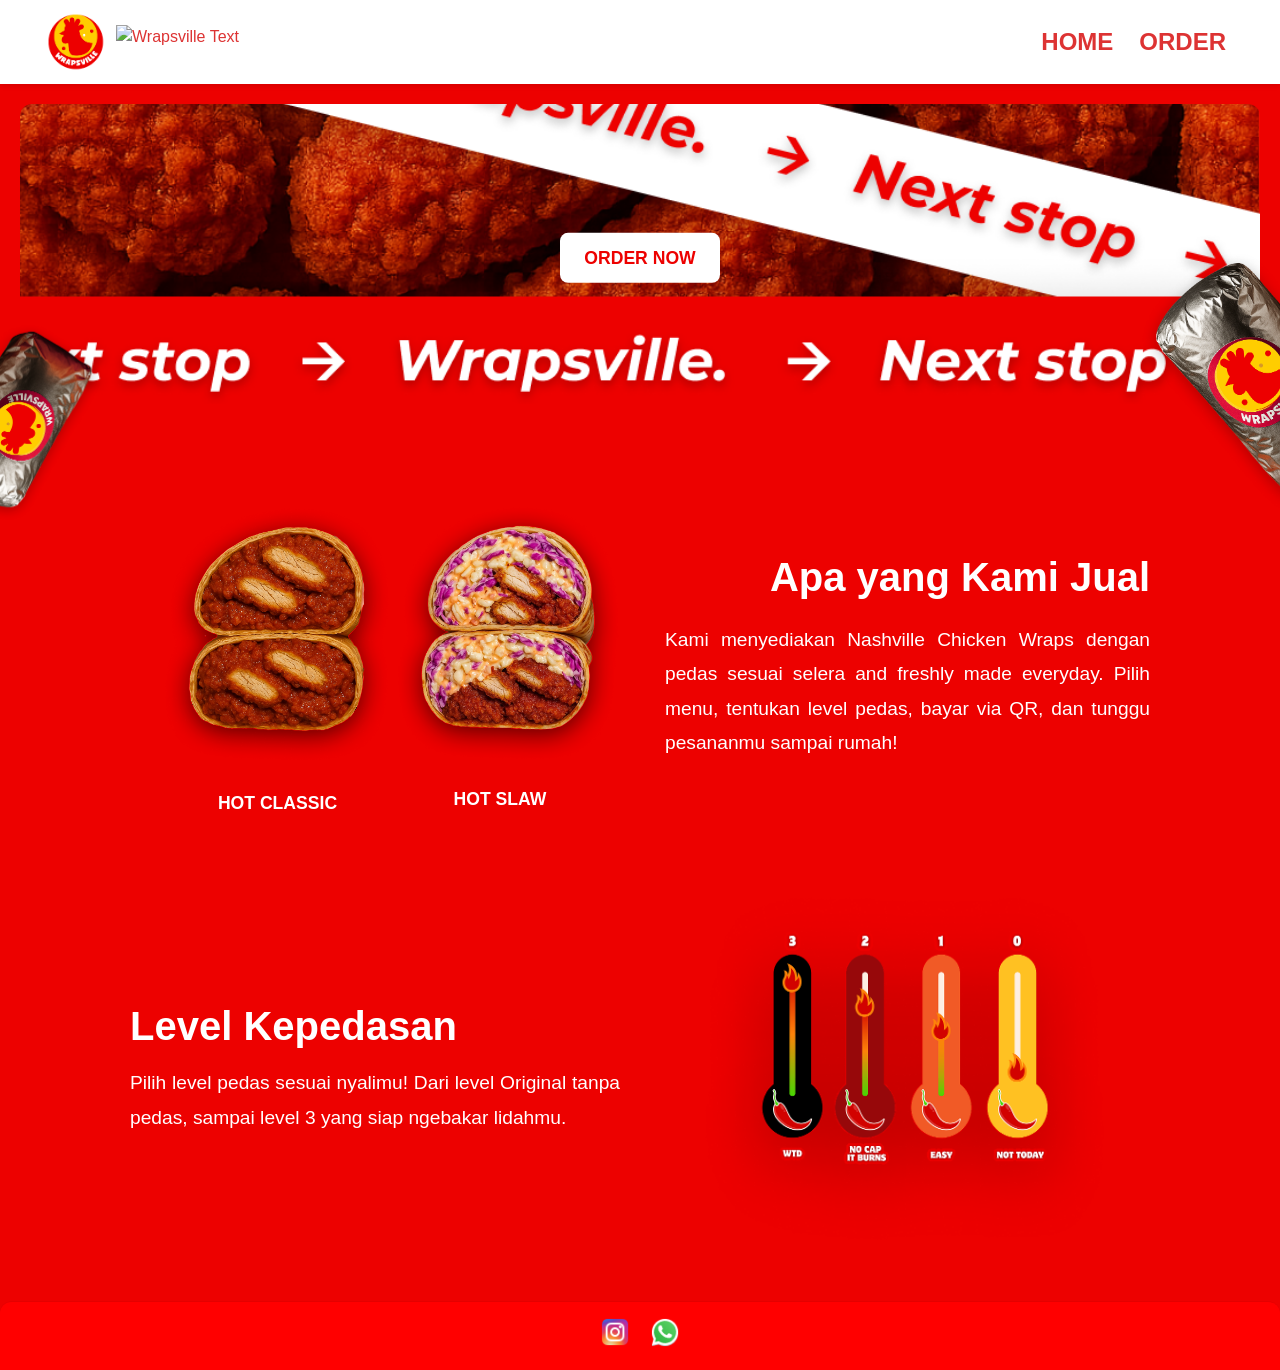
==== index.html @ 9c4afdb8 "Initial Commit" ====
<!DOCTYPE html>
<html lang="id">
<head>
  <meta charset="UTF-8">
  <meta name="viewport" content="width=device-width, initial-scale=1.0">
  <title>Wrapsville - Nashville Chicken Wraps</title>
  <link rel="stylesheet" href="css/style.css">
</head>
<body>

  <!-- Navbar -->
<header class="navbar">
  <div class="container">
    <div class="logo-wrapper">
      <img src="images/logowrapsville.png" alt="Wrapsville Logo" class="logo">
      <img src="images/wrapsville.png" alt="Wrapsville Text" class="logo-text">
    </div>
    <nav>
      <ul>
        <li><a href="index.html">HOME</a></li>
        <li><a href="order.html">ORDER</a></li>
      </ul>
    </nav>
  </div>
</header>

  <!-- Main Content -->
<main>
  <section class="hero">
    <img src="images/bagroundwraps.png" alt="Wrapsville Hero Image" class="hero-img">
    <div class="hero-text">
      <!-- Ganti h1 dengan gambar -->
      <a href="order.html" class="btn-order">ORDER NOW</a>
    </div>
  </section>

<section class="about">
  <div class="about-image">
    <div class="menu-item">
      <img src="images/hc.png" alt="Hot Classic">
      <h3>HOT CLASSIC</h3>
    </div>
    <div class="menu-item">
      <img src="images/hs.png" alt="Hot Slaw">
      <h3>HOT SLAW</h3>
    </div>
  </div>

  <div class="about-text">
    <h2>Apa yang Kami Jual</h2>
    <p>
      Kami menyediakan Nashville Chicken Wraps dengan pedas sesuai selera and freshly made everyday. 
      Pilih menu, tentukan level pedas, bayar via QR, dan tunggu pesananmu sampai rumah!
    </p>
  </div>
</section>

<section class="level">
  <div class="level-text">
    <h2>Level Kepedasan</h2>
    <p>
      Pilih level pedas sesuai nyalimu! Dari level Original tanpa pedas,
      sampai level 3 yang siap ngebakar lidahmu.
    </p>
  </div>
  <div class="level-image">
    <img src="images/levels.png" alt="Tingkat Kepedasan Wrapsville" />
  </div>
</section>

</main> 

<!-- 🪄 Floating images dipindah ke sini -->
<div class="floating-wraps">
  <img src="images/lefthero.png" alt="Wrap Left" class="wrap-image left">
  <img src="images/righthero.png" alt="Wrap Right" class="wrap-image right">
</div>

<footer>
  <section class="contact">
    <a href="https://www.instagram.com/wrapsville" target="_blank">
      <img src="images/instagram.png" alt="Instagram" class="social-icon">
    </a>
    <a href="https://wa.me/6281391080319" target="_blank">
      <img src="images/whatsapp.png" alt="WhatsApp" class="social-icon">
    </a>
  </section>
</footer>

   <script src="js/script.js"></script>
</body>
</html>
---- css/style.css ----
@font-face {
  font-family: 'beautifreak';
  src: url('../fonts/beautifreak.otf') format('opentype');
  font-weight: normal;
  font-style: normal;
}

* {
  margin: 0;
  padding: 0;
  box-sizing: border-box;
}

body {
  font-family: 'Poppins', sans-serif;
  background-color: #ed0100; 
  color: #fff;
  line-height: 1.5;
}

/* ===== Navbar ===== */
.navbar {
  background-color: #fff;
  color: #d33;
  padding: 12px 16px;
  position: sticky;
  top: 0;
  z-index: 100;
  box-shadow: 0 2px 5px rgba(0,0,0,0.1);
}

.navbar .container {
  display: flex;
  justify-content: space-between;
  align-items: center;
}

/* Bungkus logo + tulisan */
.logo-wrapper {
  display: flex;
  align-items: center;
  gap: 10px;
}

.navbar .logo {
  height: 50px;
}

.navbar .logo-text {
  height: 25px;
}

.navbar nav ul {
  list-style: none;
  display: flex;
  gap: 3px;
}

.navbar nav ul li a {
  text-decoration: none;
  color: #d33;
  font-weight: bold;
  padding: 1px 5px;
  border-radius: 6px;
  transition: background 0.3s;
}

.navbar nav ul li a:hover {
  background-color: #f2f2f2;
}

/* ===== Tweak Responsive Navbar (letakkan setelah definisi di atas) ===== */
@media (min-width: 769px) {
  .logo-wrapper { margin-left: 30px; }
  .navbar .logo { height: 60px; }
  .navbar .logo-text { height: 35px; }
  .navbar nav ul { margin-right: 30px; gap: 10px; }
  .navbar nav ul li a { font-size: 1.5rem; padding: 3px 8px; }
}

@media (max-width: 768px) {
  .navbar nav ul { justify-content: flex-start; gap: 3px; }
  .navbar nav ul li a { font-size: 1rem; padding: 2px 6px; }
  .navbar .logo { height: 45px; }
  .navbar .logo-text { height: 22px; }
}


/* Hero Section */
.hero {
  position: relative;
  text-align: center;
  padding: 20px;
}

.hero-img {
  width: 100%;
  max-height: 300px;
  object-fit: cover;
  border-radius: 12px;
}

.hero-text {
  position: absolute;
  top: 50%;
  left: 50%;
  transform: translate(-50%, -50%);
  color: #fff;
  width: 90%;
  text-decoration: solid;
}

.hero-text h1 {
  font-size: 2rem;
  margin-bottom: 8px;
  color: #fff;
  
}

.hero-text p {
  font-size: 1rem;
  margin-bottom: 42px;
  margin-top: 20px;
  font-weight: bold;
}

@media (max-width: 480px) {
    .hero-text .hero-logo {
        width: 100px; /* lebih kecil di mobile */
        height: 100px;
    }
}

.btn-order {
  display: inline-block;
  padding: 12px 24px;
  background-color: #fff;
  color: #ed0100;
  text-decoration: none;
  font-weight: bold;
  border-radius: 8px;
  transition: background-color 0.3s, color 0.3s;
}

.btn-order:hover {
  background-color: #ed0100;
  color: #fff;
}

/* ===== About Section ===== */
.about {
  display: grid;
  grid-template-columns: 1fr 1fr; /* gambar kiri, teks kanan */
  align-items: center;
  gap: 40px;
  max-width: 1100px;
  margin: 20px auto; /* rapat ke hero */
  padding: 40px 40px 20px 40px; /* padding bawah dikurangi supaya level lebih mepet */
  color: #fff;
  border-radius: 12px;
}

.about-image {
  display: flex;
  flex-direction: row;
  justify-content: flex-start; /* konten mulai dari kiri */
  align-items: flex-start;
  gap: 0; 
}

.about-image .menu-item {
  text-align: center;
  margin: 0; 
  padding: 0;
  flex: none; 
}

.about-image .menu-item + .menu-item {
  margin-left: -50px; /* geser HS lebih dekat ke HC */
}

.about-image .menu-item img {
  display: block;
  margin: 0;
  max-width: 220px; 
  border-radius: 12px;
}

.about-image .menu-item:nth-child(1) img {
  max-width: 295px; 
}

.about-image .menu-item:nth-child(2) img {
  max-width: 250px; 
}

.about-image .menu-item h3 {
  margin: 0;
  font-size: 1.1rem;
  font-weight: 600;
  text-transform: uppercase;
}

/* About Text */
.about-text {
  text-align: right; /* rata kanan di desktop */
}

.about-text h2 {
  font-size: 2.5rem;
  font-weight: 700;
  margin-bottom: 16px;
}

.about-text p {
  font-size: 1.2rem;
  line-height: 1.8;
  text-align: justify;
}

/* ===== Level Section ===== */
.level {
  display: grid;
  grid-template-columns: 1fr 1fr; /* teks kiri, gambar kanan */
  align-items: center;
  gap: 40px;
  max-width: 1100px;
  margin: 0 auto;
  padding: 20px 40px 40px 40px; /* padding atas dikurangi supaya mepet ke about */
  color: #fff;
}

.level-text h2 {
  font-family: "beautifreak", sans-serif;
  font-size: 2.5rem;
  font-weight: 700;
  margin-bottom: 16px;
  line-height: 1.2;
}

.level-text p {
  font-size: 1.2rem;
  line-height: 1.8;
  text-align: justify;
}

.level-image img {
  width: 100%;
  max-width: 600px;
  border-radius: 16px;
  margin: 0 auto;
  margin-right: -100px;
}

/* ===== Responsive Mobile ===== */
@media (max-width: 768px) {
  .about,
  .level {
    grid-template-columns: 1fr;
    text-align: center;
    padding: 20px 20px;
    margin: 20px auto;
  }

  /* About mobile: teks dulu, gambar HC & HS di bawah */
  .about {
    display: flex;
    flex-direction: column;
    align-items: center;
  }

  .about-text {
    order: 1;
    margin-bottom: 20px;
    text-align: center; /* rata tengah di mobile */
  }

  .about-image {
    order: 2;
    display: flex;
    flex-direction: row;
    justify-content: space-around;
    width: 100%;
    gap: 20px;
  }

  .about-image .menu-item img {
    max-width: 120px; 
  }

  .about-image .menu-item h3 {
    font-size: 0.95rem;
  }

  .about-text h2 {
    font-size: 2rem;
  }

  .about-text p {
    font-size: 1rem;
  }

  .level-text h2 {
    font-size: 2rem;
    margin-bottom: 10px;
  }

  .level-text p {
    font-size: 1rem;
    margin: 0 auto 20px;
  }

  .level-image img {
    max-width: 100%;
  }
}

/* About Section Scroll Horizontal Mobile */
@media (max-width: 768px) {
  .about-image {
    display: flex;
    flex-direction: row;
    overflow-x: auto; /* aktifkan scroll horizontal */
    gap: 16px;
    padding: 10px 0;
    scroll-padding: 10px; /* jarak awal scroll */
    -webkit-overflow-scrolling: touch; /* smooth scroll iOS */
    background: rgba(255,255,255,0.05); /* efek background tipis */
    border-radius: 12px;
  }

  .about-image::-webkit-scrollbar {
    height: 8px; /* tinggi scrollbar */
  }

  .about-image::-webkit-scrollbar-track {
    background: rgba(255,255,255,0.1); 
    border-radius: 4px;
  }

  .about-image::-webkit-scrollbar-thumb {
    background: #ffcd0f; /* warna merah khas Wrapsville */
    border-radius: 4px;
  }

  .about-image .menu-item {
    flex: 0 0 auto; /* jangan mengecil */
    text-align: center;
    background: rgba(255,255,255,0.05);
    padding: 8px;
    border-radius: 12px;
    transition: transform 0.3s;
  }

  .about-image .menu-item:hover {
    transform: scale(1.05);
    background: rgba(255,255,255,0.1);
  }

  .about-image .menu-item img {
    max-width: 120px;
    border-radius: 10px;
  }

  .about-image .menu-item h3 {
    font-size: 1rem;
    margin-top: 6px;
  }
}



/* Floating wraps around about section */
.floating-wraps {
  position: absolute; 
  top: 300px; /* sesuaikan supaya berada di posisi yang diinginkan */
  width: 100%;
  z-index: 1;
}

.wrap-image {
  position: absolute;
  top: -50px; /* naikkan gambar wrap supaya tidak bikin space kosong */
  width: 140px;
  opacity: 0;
  transform: translateY(30px);
  transition: all 0.8s ease;
  z-index: 1;
}
/* wrap kiri awal lebih bawah */
.wrap-image.left {
  left: 0;
  transform: translateY(60px); /* posisi awal lebih bawah */
}

/* wrap kanan normal */
.wrap-image.right {
  right: 0;
  transform: translateY(30px);
}

/* saat show, wrap kiri punya animasi float */
.wrap-image.left.show {
  opacity: 1;
  transform: translateY(50px); /* posisi float relatif lebih bawah */
  animation: float-left 4s ease-in-out infinite;
}

/* wrap kanan show tetap seperti sebelumnya */
.wrap-image.right.show {
  opacity: 1;
  transform: translateY(0);
  animation: float 4s ease-in-out infinite;
}

/* float kiri animasi terpisah */
@keyframes float-left {
  0% { transform: translateY(50px); }
  50% { transform: translateY(40px); }
  100% { transform: translateY(50px); }
}

/* float kanan animasi lama */
@keyframes float {
  0% { transform: translateY(0); }
  50% { transform: translateY(-10px); }
  100% { transform: translateY(0); }
}

/* Media query responsive */
@media (max-width: 480px) {
  .wrap-image { width: 80px; }
  .wrap-image.left { left: 0px; }
  .wrap-image.right { right: 0px; }
}



footer {
    padding: 15px;
    text-align: center;
    font-size: 0.9rem;
    color: #000; /* tulisan copyright tetap terlihat */
    border-top: 1px solid rgba(0,0,0,0.1);
    background-color: red;
    border-radius: 12px 12px 0 0; /* rounded di atas */
}

footer .contact {
    margin-bottom: 8px;
}

footer .contact a {
    margin: 0 8px;
    display: inline-block;
}

footer .social-icon {
    width: 30px;  /* ukuran logo */
    height: auto;
    vertical-align: middle;
    transition: transform 0.3s;
}

footer .social-icon:hover {
    transform: scale(1.1); /* efek hover sedikit membesar */
}


/* Responsive text adjustments */
@media (min-width: 768px) {
  .hero-text h1 {
    font-size: 3rem;
  }

  .hero-text p {
    font-size: 1.2rem;
  }

  .btn-order {
    font-size: 1.1rem;
  }
}

/* ===== About images swipe horizontal di Mobile ===== */
@media (max-width: 768px) {
  .about-image {
    order: 2;
    display: flex;
    flex-direction: row;
    overflow-x: auto; /* bisa di-swipe horizontal */
    justify-content: flex-start;
    width: 100%;
    gap: 20px;
    padding-bottom: 10px; /* space bawah */
    -webkit-overflow-scrolling: touch; /* smooth swipe di iOS */
  }

  .about-image .menu-item {
    flex: 0 0 auto; /* jangan mengecil */
    text-align: center;
  }

  .about-image .menu-item img {
    width: auto; /* tetap sesuai ukuran sebelumnya */
    max-width: none;
    height: auto;
    border-radius: 12px;
  }
}

/* ===== Level section mobile ===== */
@media (max-width: 768px) {
  .level {
    display: flex;
    flex-direction: column; /* teks dulu, gambar di bawah */
    align-items: center; /* center horizontal semua konten */
    text-align: center; /* rata tengah teks */
    padding: 20px 20px;
    gap: 20px;
  }


  .level-image img {
    width: 95vw;    /* hampir full screen */
    height: auto;   /* tetap proporsional */
    max-width: none;
    margin: 0 auto;
    display: block;
  }
}

html, body {
  height: 100%;
  margin: 0;
  display: flex;
  flex-direction: column;
}

/* Biar main ngisi ruang di atas footer */
main {
  flex: 1;
}
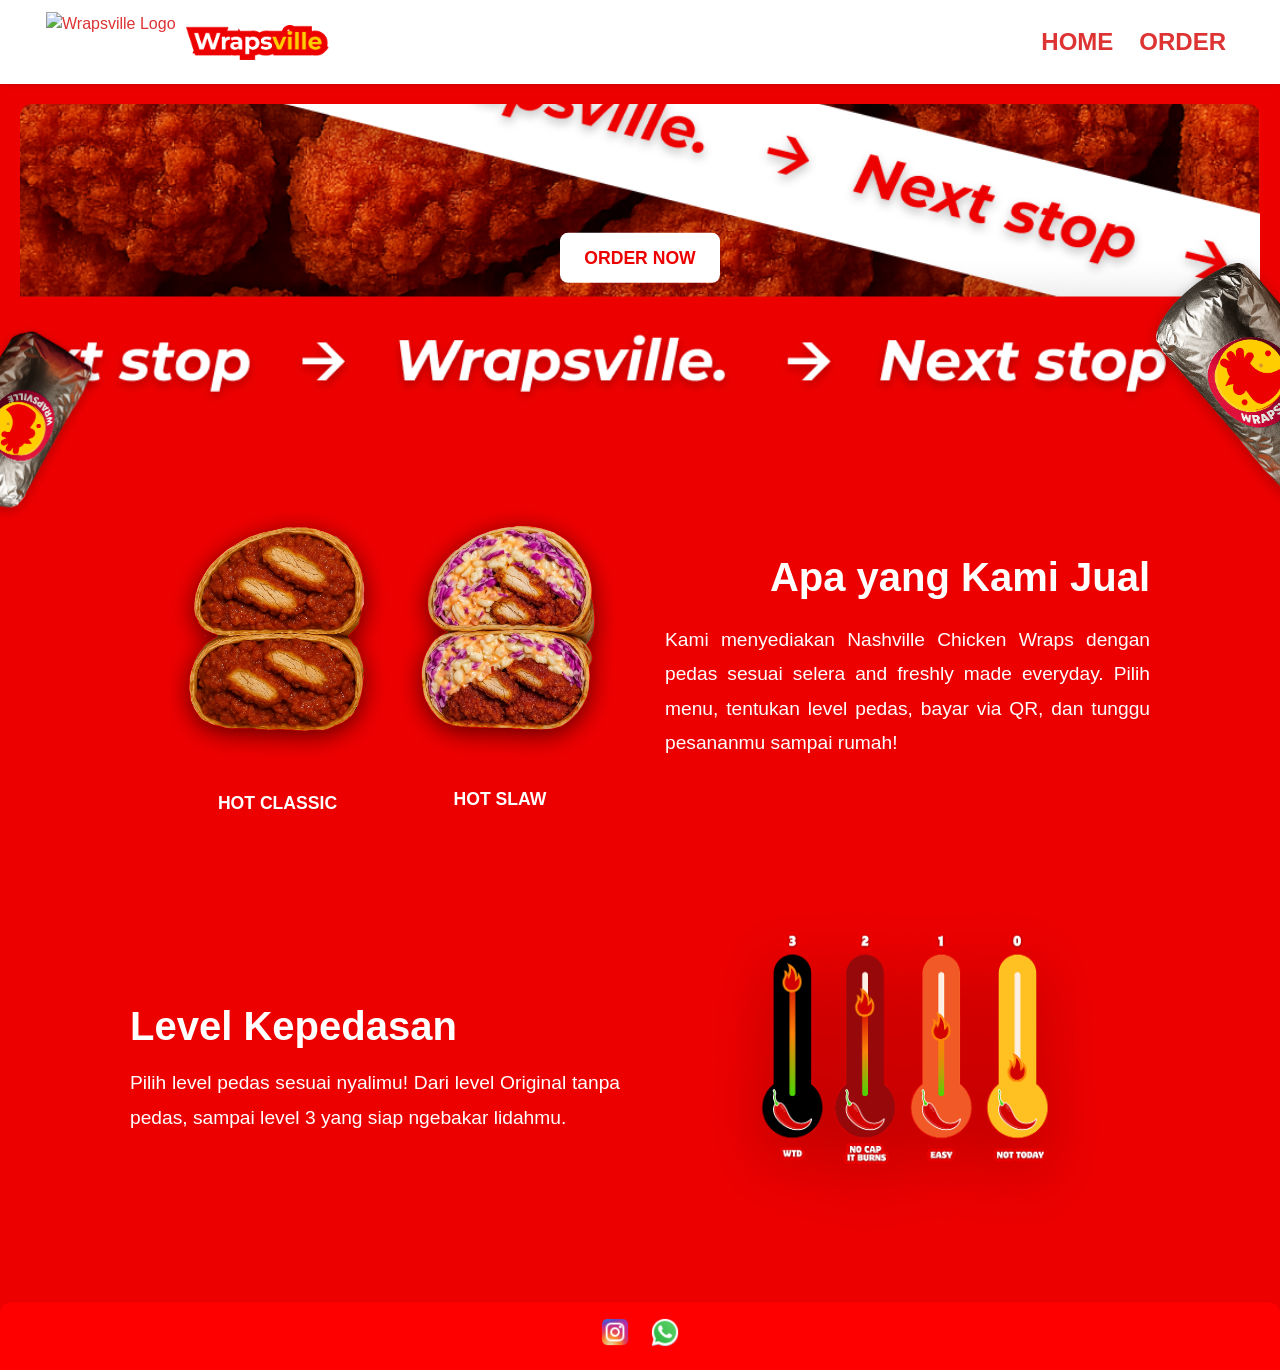
==== commit 08b76116: "update" ====
--- a/index.html
+++ b/index.html
@@ -12,8 +12,8 @@
 <header class="navbar">
   <div class="container">
     <div class="logo-wrapper">
-      <img src="images/logowrapsville.png" alt="Wrapsville Logo" class="logo">
-      <img src="images/wrapsville.png" alt="Wrapsville Text" class="logo-text">
+      <img src="images/logotext-wrapsville.png" alt="Wrapsville Logo" class="logo">
+      <img src="images/text-wrapsville.png" alt="Wrapsville Text" class="logo-text">
     </div>
     <nav>
       <ul>
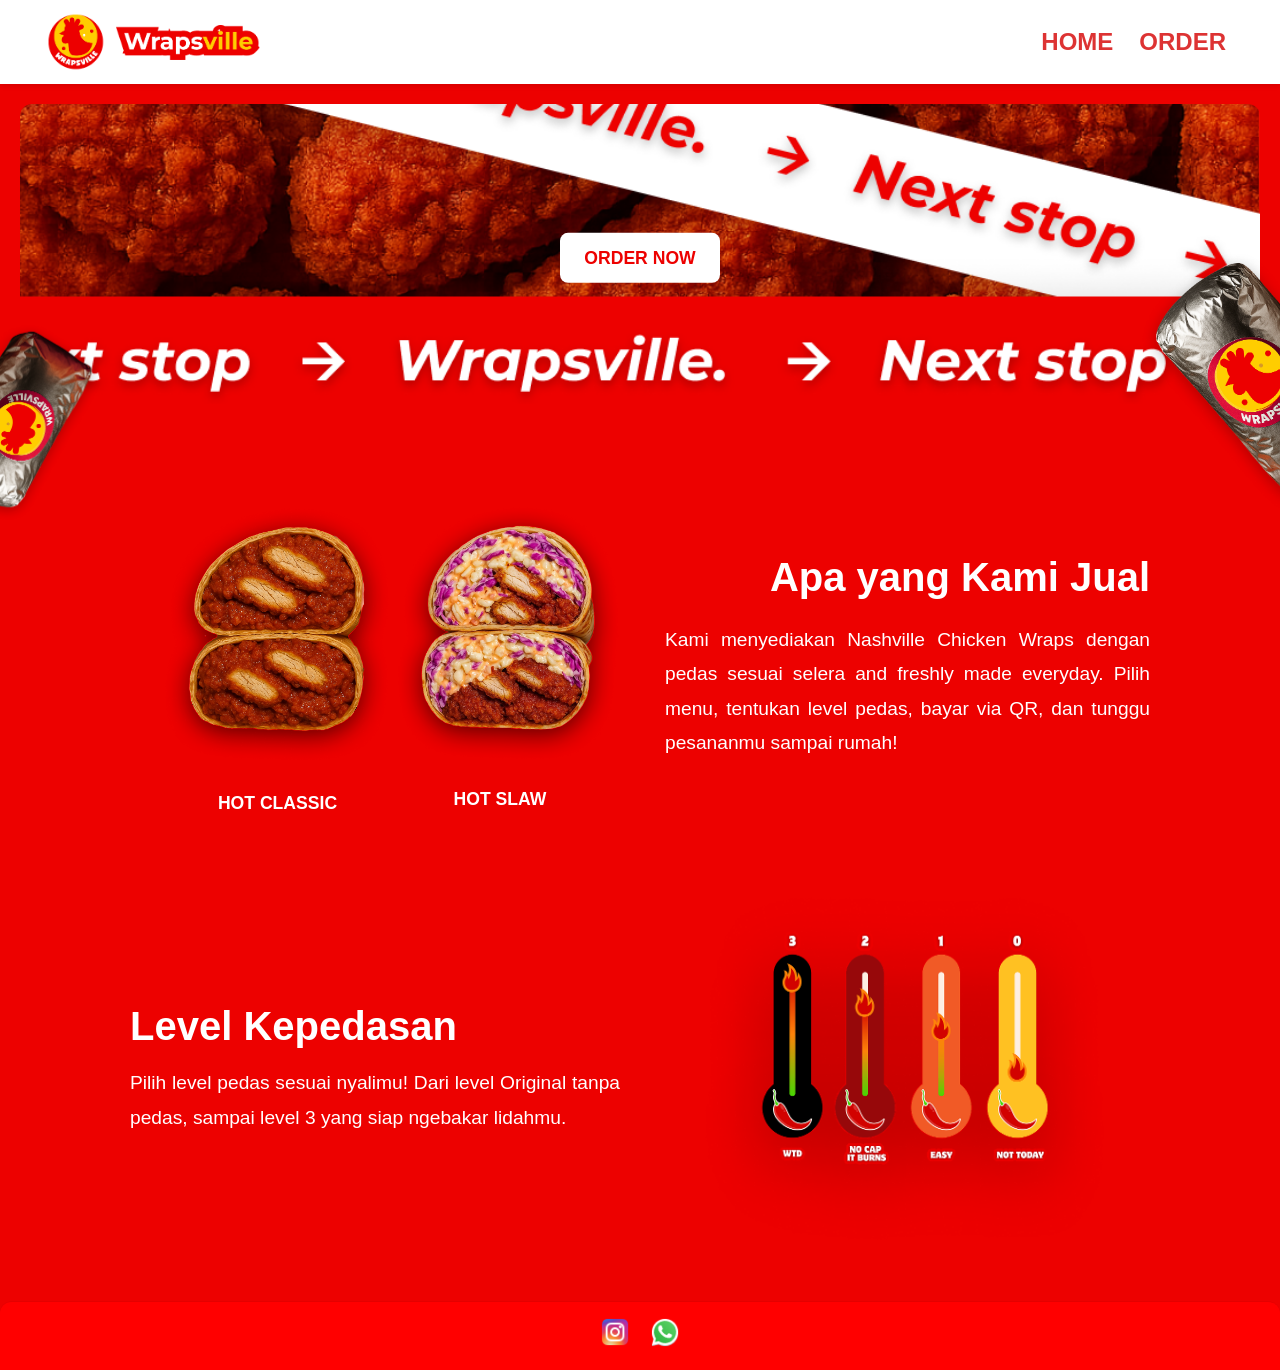
==== commit 009e16f4: "update" ====
--- a/index.html
+++ b/index.html
@@ -12,7 +12,7 @@
 <header class="navbar">
   <div class="container">
     <div class="logo-wrapper">
-      <img src="images/logotext-wrapsville.png" alt="Wrapsville Logo" class="logo">
+      <img src="images/logowrapsville.png" alt="Wrapsville Logo" class="logo">
       <img src="images/text-wrapsville.png" alt="Wrapsville Text" class="logo-text">
     </div>
     <nav>
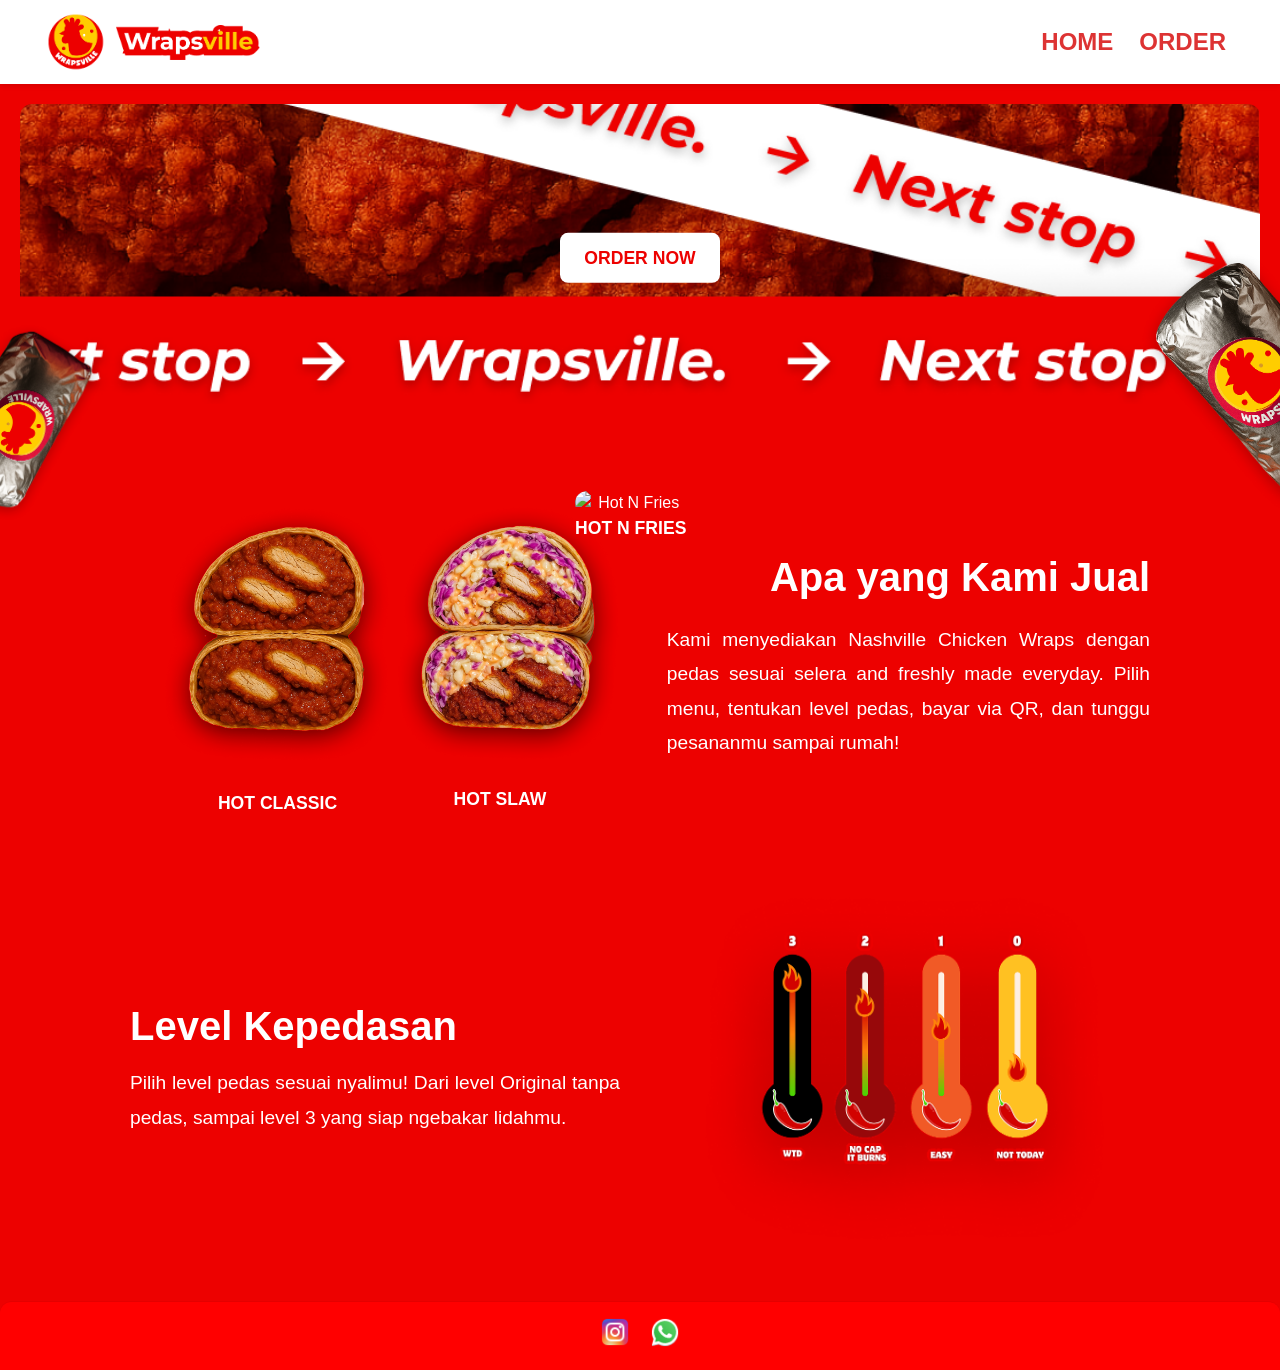
==== commit ce263571: "Update" ====
--- a/index.html
+++ b/index.html
@@ -43,6 +43,10 @@
     <div class="menu-item">
       <img src="images/hs.png" alt="Hot Slaw">
       <h3>HOT SLAW</h3>
+    </div>
+    <div class="menu-item">
+      <img src="images/hnf.png" alt="Hot N Fries">
+      <h3>HOT N FRIES</h3>
     </div>
   </div>
 
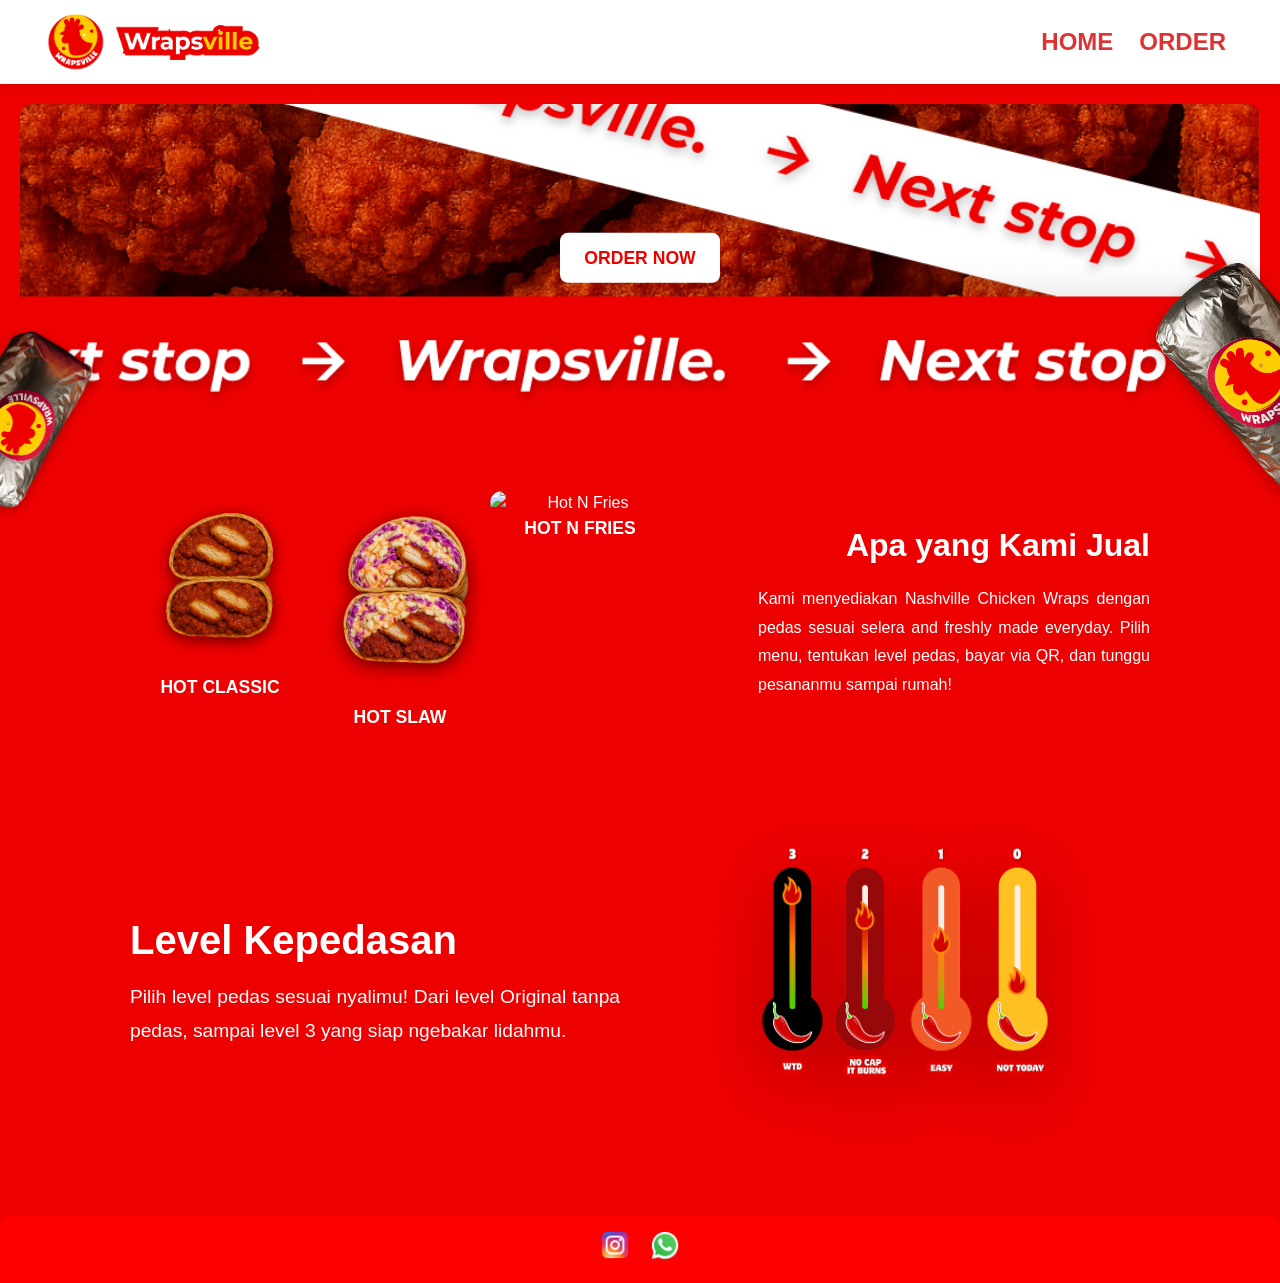
==== commit 755008f4: "update wa" ====
--- a/index.html
+++ b/index.html
@@ -85,7 +85,7 @@
     <a href="https://www.instagram.com/wrapsville" target="_blank">
       <img src="images/instagram.png" alt="Instagram" class="social-icon">
     </a>
-    <a href="https://wa.me/6281391080319" target="_blank">
+    <a href="https://wa.me/6285726611421" target="_blank">
       <img src="images/whatsapp.png" alt="WhatsApp" class="social-icon">
     </a>
   </section>
--- a/css/style.css
+++ b/css/style.css
@@ -150,7 +150,7 @@
 /* ===== About Section ===== */
 .about {
   display: grid;
-  grid-template-columns: 1fr 1fr; /* gambar kiri, teks kanan */
+  grid-template-columns: 1.5fr 1fr; /* gambar kiri, teks kanan */
   align-items: center;
   gap: 40px;
   max-width: 1100px;
@@ -165,7 +165,7 @@
   flex-direction: row;
   justify-content: flex-start; /* konten mulai dari kiri */
   align-items: flex-start;
-  gap: 0; 
+  gap: 0px; 
 }
 
 .about-image .menu-item {
@@ -175,10 +175,6 @@
   flex: none; 
 }
 
-.about-image .menu-item + .menu-item {
-  margin-left: -50px; /* geser HS lebih dekat ke HC */
-}
-
 .about-image .menu-item img {
   display: block;
   margin: 0;
@@ -187,11 +183,17 @@
 }
 
 .about-image .menu-item:nth-child(1) img {
-  max-width: 295px; 
+  max-width: 180px; 
 }
 
 .about-image .menu-item:nth-child(2) img {
-  max-width: 250px; 
+  max-width: 180px; 
+}
+
+.about-image .menu-item:nth-child(3) img {
+  max-width: 180px;
+  width: 180px;
+  object-fit: contain;
 }
 
 .about-image .menu-item h3 {
@@ -207,13 +209,13 @@
 }
 
 .about-text h2 {
-  font-size: 2.5rem;
+  font-size: 2rem;
   font-weight: 700;
   margin-bottom: 16px;
 }
 
 .about-text p {
-  font-size: 1.2rem;
+  font-size: 1rem;
   line-height: 1.8;
   text-align: justify;
 }
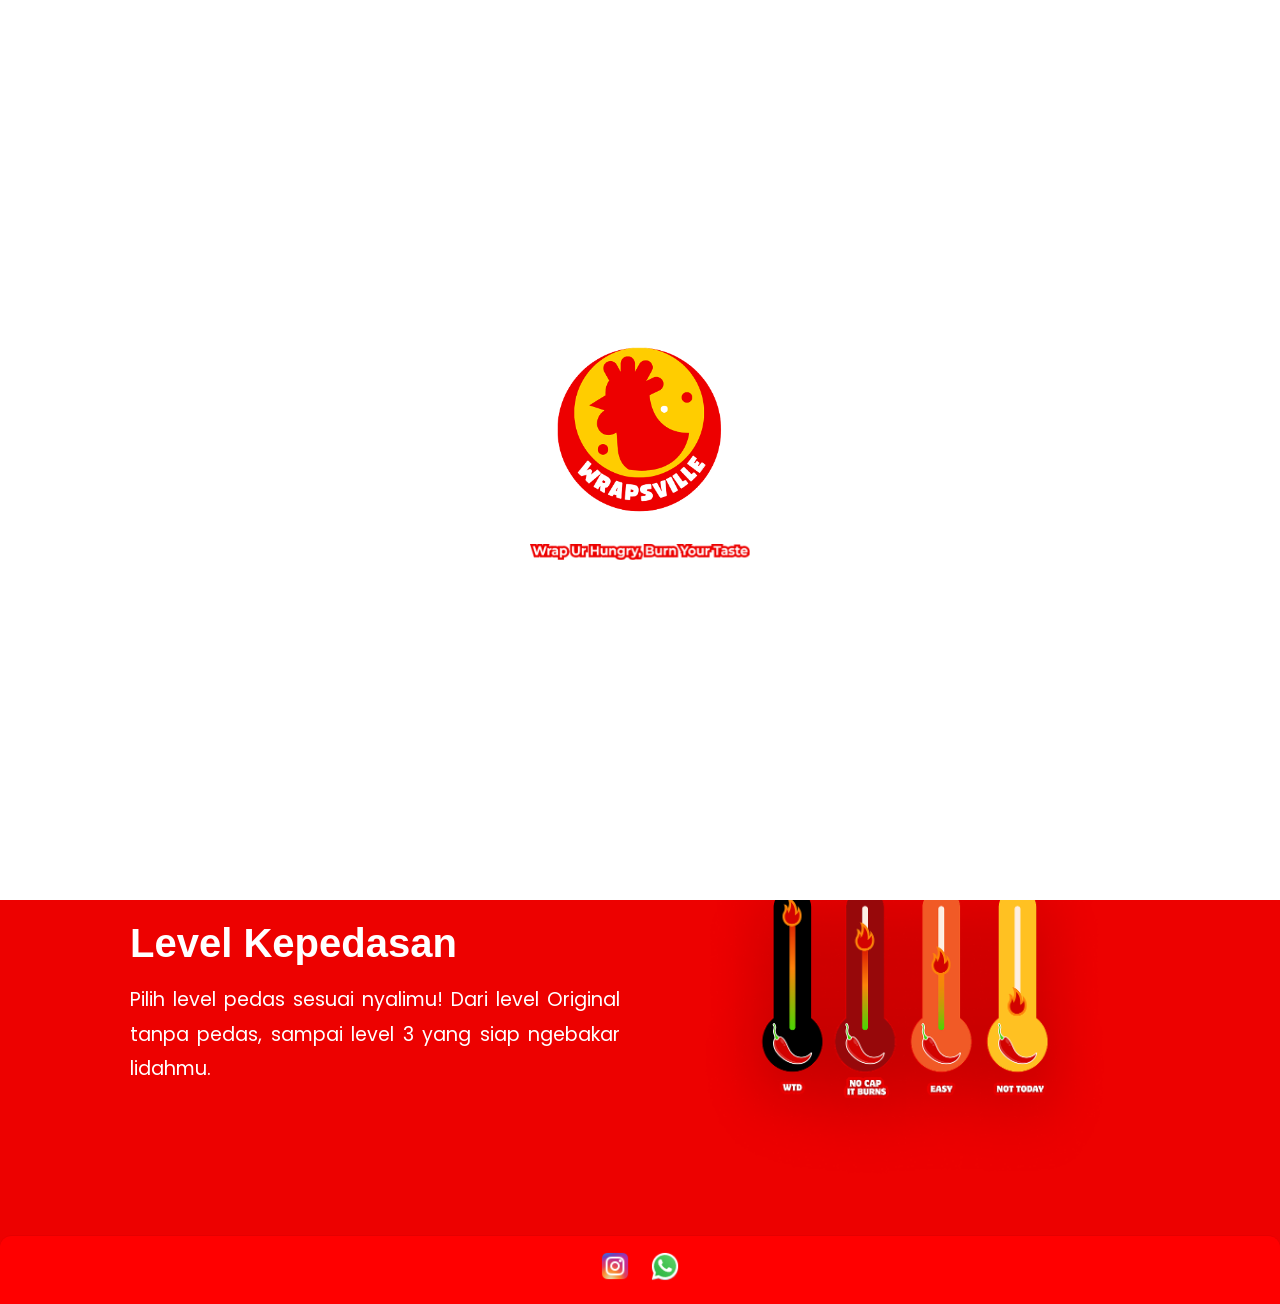
==== commit b7c37b1e: "update v2" ====
--- a/index.html
+++ b/index.html
@@ -8,6 +8,12 @@
 </head>
 <body>
 
+  <!-- Splash Screen -->
+  <div id="splashScreen">
+    <img src="images/logowrapsville.png" alt="Wrapsville Logo" id="splashLogo">
+    <img src="images/Wrapsvilles.png" alt="Wrap ur hunger, Burn ur taste" id="splashTagline">
+  </div>
+
   <!-- Navbar -->
 <header class="navbar">
   <div class="container">
@@ -17,8 +23,14 @@
     </div>
     <nav>
       <ul>
-        <li><a href="index.html">HOME</a></li>
-        <li><a href="order.html">ORDER</a></li>
+        <li>
+            <a href="order.html" class="navbar-cart-btn" title="Order">
+              <svg width="24" height="24" viewBox="0 0 24 24" fill="none" stroke="currentColor" stroke-width="2" stroke-linecap="round" stroke-linejoin="round">
+                <circle cx="9" cy="21" r="1"/><circle cx="20" cy="21" r="1"/>
+                <path d="M1 1h4l2.68 13.39a2 2 0 002 1.61h9.72a2 2 0 002-1.61L23 6H6"/>
+              </svg>
+            </a>
+          </li>
       </ul>
     </nav>
   </div>
@@ -51,9 +63,10 @@
   </div>
 
   <div class="about-text">
+    <a href="about.html" class="btn-aboutus">Get to Know About Us →</a>
     <h2>Apa yang Kami Jual</h2>
     <p>
-      Kami menyediakan Nashville Chicken Wraps dengan pedas sesuai selera and freshly made everyday. 
+      Kami menyediakan Nashville Chicken Wraps dengan pedas sesuai selera and freshly made every batch. 
       Pilih menu, tentukan level pedas, bayar via QR, dan tunggu pesananmu sampai rumah!
     </p>
   </div>
@@ -91,6 +104,20 @@
   </section>
 </footer>
 
-   <script src="js/script.js"></script>
+  <script src="js/script.js"></script>
+  <script>
+    (function () {
+      var splash = document.getElementById("splashScreen");
+      if (sessionStorage.getItem("splashShown")) {
+        splash.style.display = "none";
+        return;
+      }
+      sessionStorage.setItem("splashShown", "1");
+      setTimeout(function () {
+        splash.classList.add("splash-fade-out");
+        setTimeout(function () { splash.style.display = "none"; }, 600);
+      }, 1800);
+    })();
+  </script>
 </body>
 </html>
--- a/css/style.css
+++ b/css/style.css
@@ -1,3 +1,5 @@
+@import url('https://fonts.googleapis.com/css2?family=Poppins:wght@400;500;600;700;800;900&display=swap');
+
 @font-face {
   font-family: 'beautifreak';
   src: url('../fonts/beautifreak.otf') format('opentype');
@@ -16,6 +18,47 @@
   background-color: #ed0100; 
   color: #fff;
   line-height: 1.5;
+}
+
+/* ===== Splash Screen ===== */
+#splashScreen {
+  position: fixed;
+  inset: 0;
+  background: #ffffff;
+  display: flex;
+  flex-direction: column;
+  align-items: center;
+  justify-content: center;
+  gap: 24px;
+  z-index: 9999;
+  transition: opacity 0.6s ease;
+}
+
+#splashScreen.splash-fade-out {
+  opacity: 0;
+  pointer-events: none;
+}
+
+#splashLogo {
+  width: 180px;
+  height: auto;
+  animation: splashPop 0.5s cubic-bezier(0.175, 0.885, 0.32, 1.275) forwards;
+}
+
+#splashTagline {
+  width: 220px;
+  height: auto;
+  animation: splashFadeUp 0.5s ease 0.25s both;
+}
+
+@keyframes splashPop {
+  from { transform: scale(0.5); opacity: 0; }
+  to   { transform: scale(1);   opacity: 1; }
+}
+
+@keyframes splashFadeUp {
+  from { transform: translateY(14px); opacity: 0; }
+  to   { transform: translateY(0);    opacity: 1; }
 }
 
 /* ===== Navbar ===== */
@@ -26,7 +69,8 @@
   position: sticky;
   top: 0;
   z-index: 100;
-  box-shadow: 0 2px 5px rgba(0,0,0,0.1);
+  box-shadow: 0 4px 12px rgba(0,0,0,0.1);
+  border-radius: 0 0 20px 20px;
 }
 
 .navbar .container {
@@ -69,18 +113,37 @@
   background-color: #f2f2f2;
 }
 
+.navbar-cart-btn {
+  display: flex;
+  align-items: center;
+  justify-content: center;
+  color: #d33;
+  padding: 6px;
+  border-radius: 8px;
+  transition: background 0.2s;
+  text-decoration: none;
+}
+
+.navbar-cart-btn:hover {
+  background-color: #f2f2f2;
+}
+
+.navbar-cart-btn svg {
+  display: block;
+}
+
 /* ===== Tweak Responsive Navbar (letakkan setelah definisi di atas) ===== */
 @media (min-width: 769px) {
   .logo-wrapper { margin-left: 30px; }
   .navbar .logo { height: 60px; }
   .navbar .logo-text { height: 35px; }
   .navbar nav ul { margin-right: 30px; gap: 10px; }
-  .navbar nav ul li a { font-size: 1.5rem; padding: 3px 8px; }
+  .navbar nav ul li a { font-size: 0.85rem; letter-spacing: 1px; padding: 3px 8px; }
 }
 
 @media (max-width: 768px) {
   .navbar nav ul { justify-content: flex-start; gap: 3px; }
-  .navbar nav ul li a { font-size: 1rem; padding: 2px 6px; }
+  .navbar nav ul li a { font-size: 0.85rem; letter-spacing: 0.5px; padding: 2px 6px; }
   .navbar .logo { height: 45px; }
   .navbar .logo-text { height: 22px; }
 }
@@ -131,20 +194,64 @@
     }
 }
 
+.btn-aboutus {
+  display: inline-block;
+  margin-bottom: 14px;
+  padding: 8px 20px;
+  background: rgba(255,255,255,0.15);
+  color: #fff;
+  text-decoration: none;
+  font-size: 0.82rem;
+  font-weight: 700;
+  letter-spacing: 1px;
+  border-radius: 8px;
+  border: 1.5px solid rgba(255,255,255,0.45);
+  transition: background 0.2s, border-color 0.2s;
+}
+
+.btn-aboutus:hover {
+  background: rgba(255,255,255,0.25);
+  border-color: #fff;
+}
+
 .btn-order {
   display: inline-block;
-  padding: 12px 24px;
-  background-color: #fff;
+  padding: 14px 40px;
+  background: #fff;
   color: #ed0100;
   text-decoration: none;
-  font-weight: bold;
-  border-radius: 8px;
-  transition: background-color 0.3s, color 0.3s;
+  font-family: 'Poppins', sans-serif;
+  font-size: 0.95rem;
+  font-weight: 700;
+  letter-spacing: 1.5px;
+  border-radius: 50px;
+  position: relative;
+  overflow: hidden;
+  box-shadow: 0 4px 18px rgba(0,0,0,0.18);
+  transition: transform 0.25s, box-shadow 0.25s, background 0.3s, color 0.3s;
+}
+
+/* Shimmer sweep */
+.btn-order::after {
+  content: '';
+  position: absolute;
+  top: 0;
+  left: -110%;
+  width: 70%;
+  height: 100%;
+  background: linear-gradient(120deg, transparent, rgba(255,255,255,0.55), transparent);
+  transition: left 0.55s ease;
 }
 
 .btn-order:hover {
-  background-color: #ed0100;
+  background: #ed0100;
   color: #fff;
+  transform: scale(1.06);
+  box-shadow: 0 8px 28px rgba(237,1,0,0.4);
+}
+
+.btn-order:hover::after {
+  left: 150%;
 }
 
 /* ===== About Section ===== */
@@ -205,7 +312,7 @@
 
 /* About Text */
 .about-text {
-  text-align: right; /* rata kanan di desktop */
+  text-align: left; /* rata kanan di desktop */
 }
 
 .about-text h2 {
@@ -480,7 +587,8 @@
   }
 
   .btn-order {
-    font-size: 1.1rem;
+    font-size: 0.9rem;
+    letter-spacing: 2.5px;
   }
 }
 
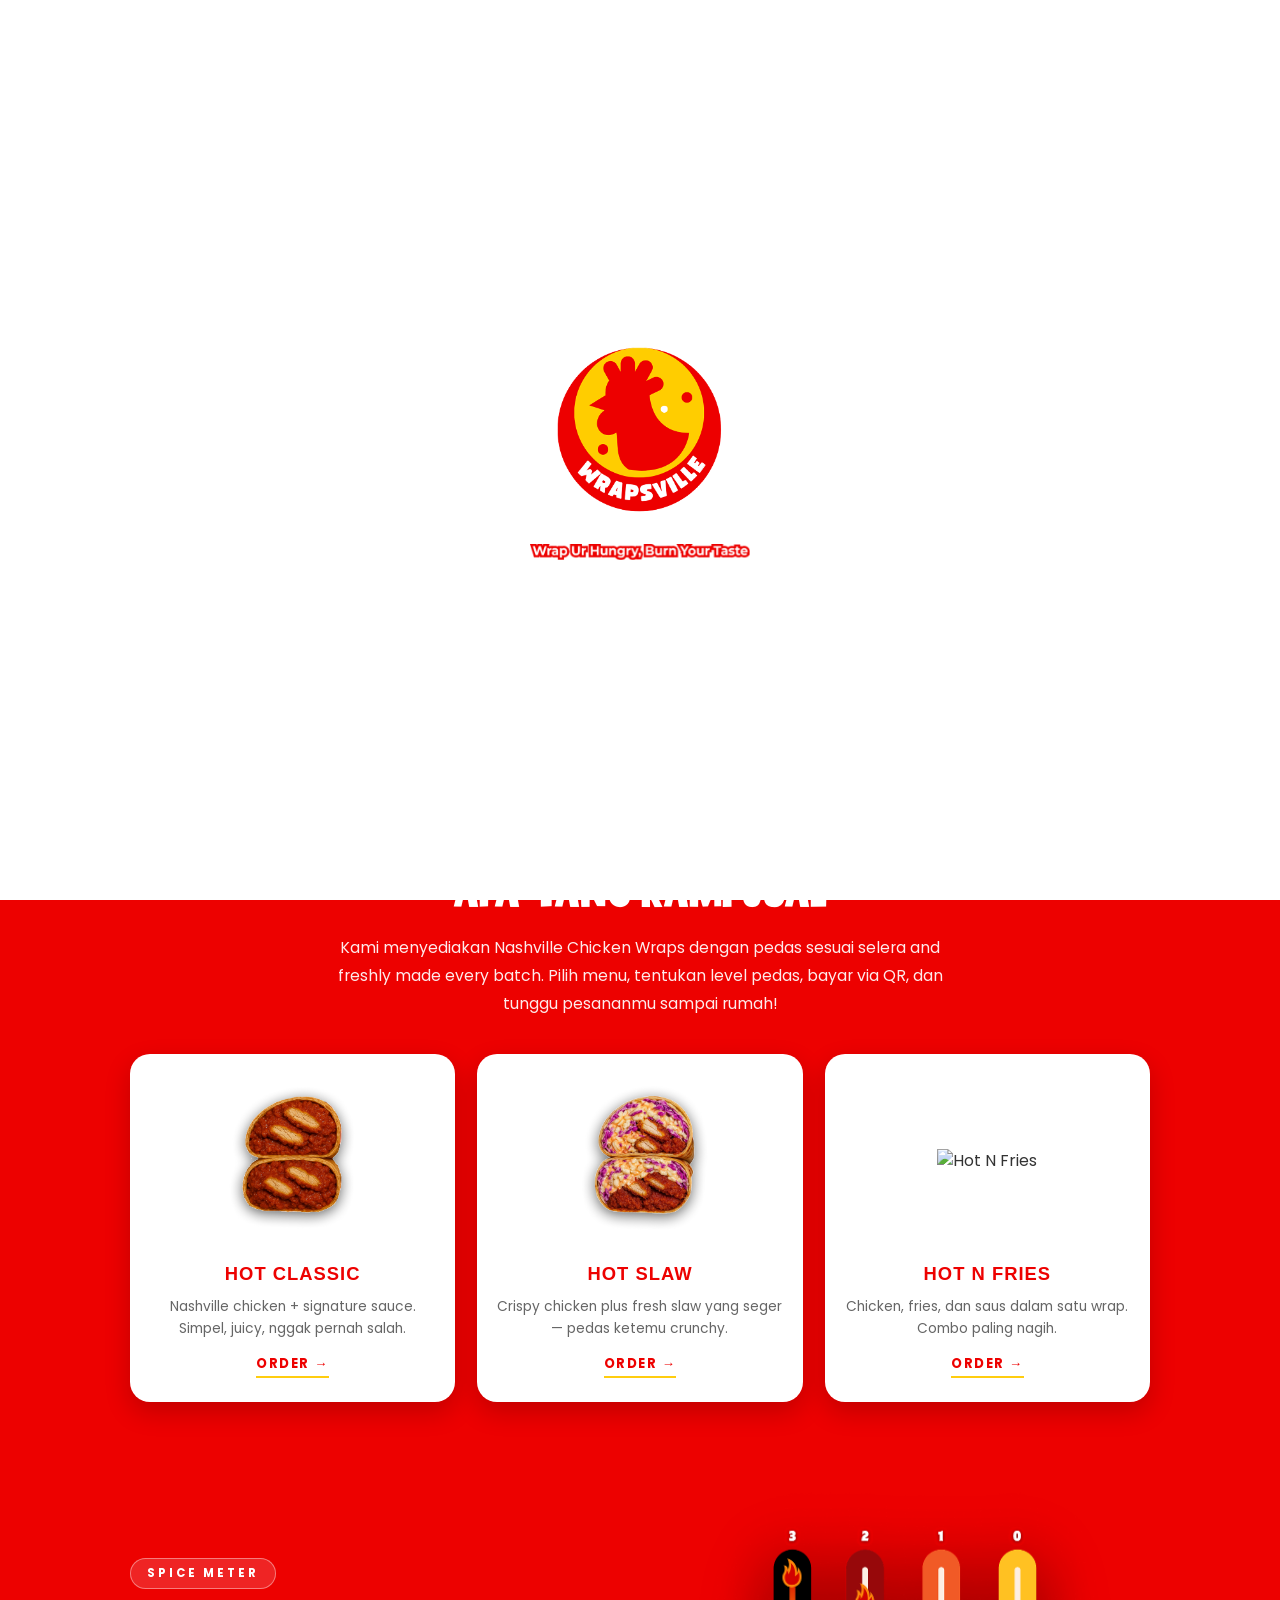
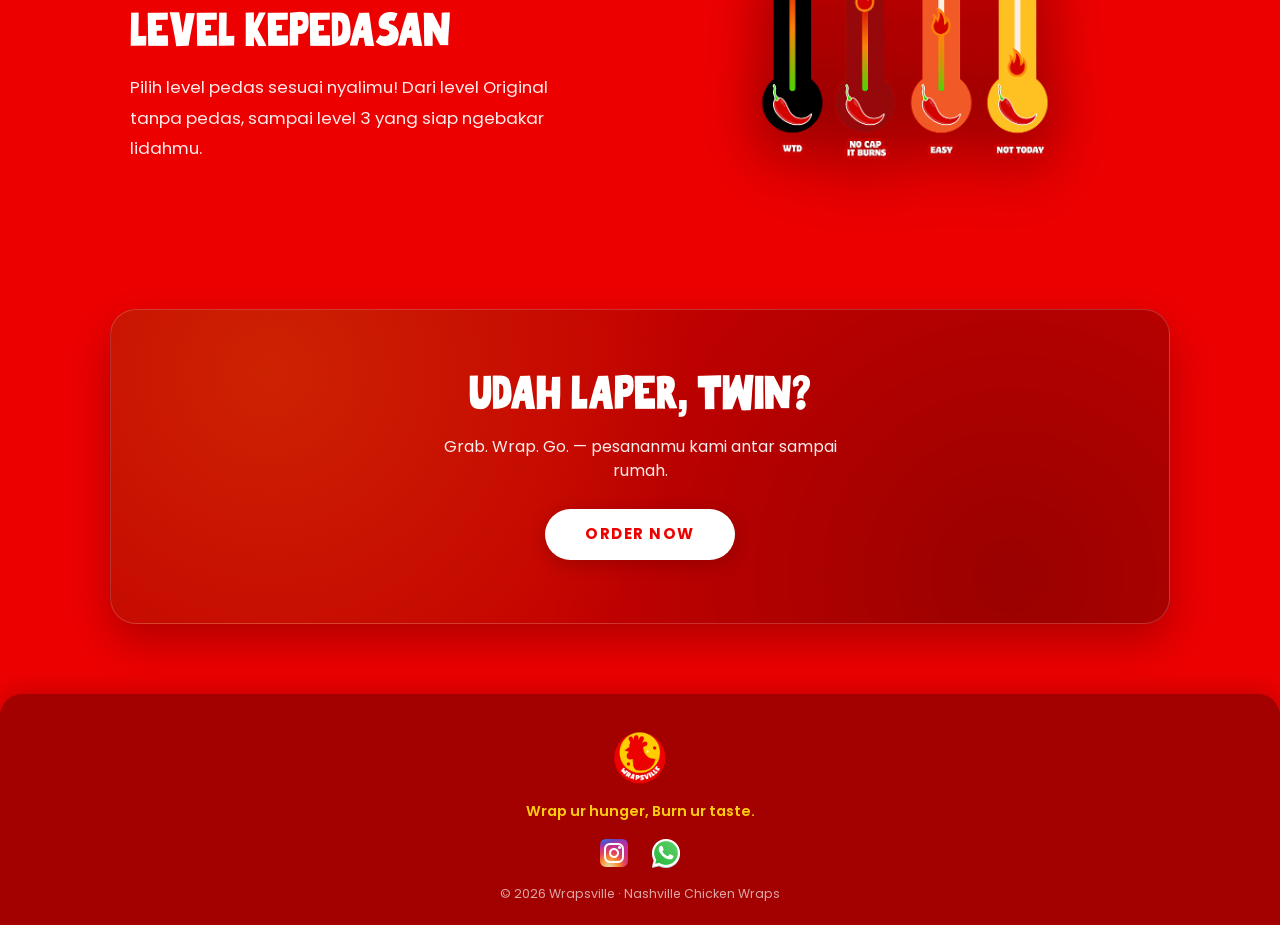
==== commit d4ca965b: "perbaiki halaman utama" ====
--- a/index.html
+++ b/index.html
@@ -4,6 +4,8 @@
   <meta charset="UTF-8">
   <meta name="viewport" content="width=device-width, initial-scale=1.0">
   <title>Wrapsville - Nashville Chicken Wraps</title>
+  <meta name="description" content="Wrapsville — Nashville chicken wraps dengan level pedas sesuai selera. Wrap ur hunger, burn ur taste.">
+  <link rel="icon" type="image/png" href="images/logowrapsville.png">
   <link rel="stylesheet" href="css/style.css">
 </head>
 <body>
@@ -38,62 +40,95 @@
 
   <!-- Main Content -->
 <main>
+
+  <!-- Hero -->
   <section class="hero">
-    <img src="images/bagroundwraps.png" alt="Wrapsville Hero Image" class="hero-img">
-    <div class="hero-text">
-      <!-- Ganti h1 dengan gambar -->
-      <a href="order.html" class="btn-order">ORDER NOW</a>
+    <img src="images/bagroundwraps.png" alt="" class="hero-bg" aria-hidden="true">
+    <div class="hero-content">
+      <p class="hero-kicker">Nashville Chicken Wraps</p>
+      <h1 class="hero-title">Wrap Ur Hunger,<br><span>Burn Ur Taste.</span></h1>
+      <p class="hero-sub">Crispy Nashville chicken, signature sauce, dan level pedas yang bisa kamu atur sendiri. Freshly made every batch.</p>
+      <div class="hero-cta">
+        <a href="order.html" class="btn-order">ORDER NOW</a>
+        <a href="about.html" class="btn-ghost">Kenalan sama kami →</a>
+      </div>
+    </div>
+    <img src="images/lefthero.png" alt="" class="hero-wrap left" aria-hidden="true">
+    <img src="images/righthero.png" alt="" class="hero-wrap right" aria-hidden="true">
+  </section>
+
+  <!-- Marquee ticker -->
+  <div class="marquee" aria-hidden="true">
+    <div class="marquee-track">
+      <span>Next stop&nbsp;&nbsp;→&nbsp;&nbsp;Wrapsville.&nbsp;&nbsp;→&nbsp;&nbsp;</span>
+      <span>Next stop&nbsp;&nbsp;→&nbsp;&nbsp;Wrapsville.&nbsp;&nbsp;→&nbsp;&nbsp;</span>
+      <span>Next stop&nbsp;&nbsp;→&nbsp;&nbsp;Wrapsville.&nbsp;&nbsp;→&nbsp;&nbsp;</span>
+      <span>Next stop&nbsp;&nbsp;→&nbsp;&nbsp;Wrapsville.&nbsp;&nbsp;→&nbsp;&nbsp;</span>
+      <span>Next stop&nbsp;&nbsp;→&nbsp;&nbsp;Wrapsville.&nbsp;&nbsp;→&nbsp;&nbsp;</span>
+      <span>Next stop&nbsp;&nbsp;→&nbsp;&nbsp;Wrapsville.&nbsp;&nbsp;→&nbsp;&nbsp;</span>
+    </div>
+  </div>
+
+  <!-- Menu -->
+  <section class="menu reveal">
+    <div class="section-head">
+      <span class="badge">OUR MENU</span>
+      <h2>Apa yang Kami Jual</h2>
+      <p>
+        Kami menyediakan Nashville Chicken Wraps dengan pedas sesuai selera and freshly made every batch.
+        Pilih menu, tentukan level pedas, bayar via QR, dan tunggu pesananmu sampai rumah!
+      </p>
+    </div>
+
+    <div class="menu-grid">
+      <a href="order.html" class="menu-card">
+        <div class="menu-card-img"><img src="images/hc.png" alt="Hot Classic"></div>
+        <h3>Hot Classic</h3>
+        <p>Nashville chicken + signature sauce. Simpel, juicy, nggak pernah salah.</p>
+        <span class="menu-card-link">Order →</span>
+      </a>
+      <a href="order.html" class="menu-card">
+        <div class="menu-card-img"><img src="images/hs.png" alt="Hot Slaw"></div>
+        <h3>Hot Slaw</h3>
+        <p>Crispy chicken plus fresh slaw yang seger — pedas ketemu crunchy.</p>
+        <span class="menu-card-link">Order →</span>
+      </a>
+      <a href="order.html" class="menu-card">
+        <div class="menu-card-img"><img src="images/hnf.png" alt="Hot N Fries"></div>
+        <h3>Hot N Fries</h3>
+        <p>Chicken, fries, dan saus dalam satu wrap. Combo paling nagih.</p>
+        <span class="menu-card-link">Order →</span>
+      </a>
     </div>
   </section>
 
-<section class="about">
-  <div class="about-image">
-    <div class="menu-item">
-      <img src="images/hc.png" alt="Hot Classic">
-      <h3>HOT CLASSIC</h3>
+  <!-- Spice Level -->
+  <section class="level reveal">
+    <div class="level-text">
+      <span class="badge">SPICE METER</span>
+      <h2>Level Kepedasan</h2>
+      <p>
+        Pilih level pedas sesuai nyalimu! Dari level Original tanpa pedas,
+        sampai level 3 yang siap ngebakar lidahmu.
+      </p>
     </div>
-    <div class="menu-item">
-      <img src="images/hs.png" alt="Hot Slaw">
-      <h3>HOT SLAW</h3>
+    <div class="level-image">
+      <img src="images/levels.png" alt="Tingkat Kepedasan Wrapsville" />
     </div>
-    <div class="menu-item">
-      <img src="images/hnf.png" alt="Hot N Fries">
-      <h3>HOT N FRIES</h3>
-    </div>
-  </div>
+  </section>
 
-  <div class="about-text">
-    <a href="about.html" class="btn-aboutus">Get to Know About Us →</a>
-    <h2>Apa yang Kami Jual</h2>
-    <p>
-      Kami menyediakan Nashville Chicken Wraps dengan pedas sesuai selera and freshly made every batch. 
-      Pilih menu, tentukan level pedas, bayar via QR, dan tunggu pesananmu sampai rumah!
-    </p>
-  </div>
-</section>
+  <!-- CTA -->
+  <section class="cta-band reveal">
+    <h2>Udah Laper, Twin?</h2>
+    <p>Grab. Wrap. Go. — pesananmu kami antar sampai rumah.</p>
+    <a href="order.html" class="btn-order">ORDER NOW</a>
+  </section>
 
-<section class="level">
-  <div class="level-text">
-    <h2>Level Kepedasan</h2>
-    <p>
-      Pilih level pedas sesuai nyalimu! Dari level Original tanpa pedas,
-      sampai level 3 yang siap ngebakar lidahmu.
-    </p>
-  </div>
-  <div class="level-image">
-    <img src="images/levels.png" alt="Tingkat Kepedasan Wrapsville" />
-  </div>
-</section>
-
-</main> 
-
-<!-- 🪄 Floating images dipindah ke sini -->
-<div class="floating-wraps">
-  <img src="images/lefthero.png" alt="Wrap Left" class="wrap-image left">
-  <img src="images/righthero.png" alt="Wrap Right" class="wrap-image right">
-</div>
+</main>
 
 <footer>
+  <img src="images/logowrapsville.png" alt="Wrapsville" class="footer-logo">
+  <p class="footer-tagline">Wrap ur hunger, Burn ur taste.</p>
   <section class="contact">
     <a href="https://www.instagram.com/wrapsville" target="_blank">
       <img src="images/instagram.png" alt="Instagram" class="social-icon">
@@ -102,6 +137,7 @@
       <img src="images/whatsapp.png" alt="WhatsApp" class="social-icon">
     </a>
   </section>
+  <p class="footer-copy">© 2026 Wrapsville · Nashville Chicken Wraps</p>
 </footer>
 
   <script src="js/script.js"></script>
--- a/css/style.css
+++ b/css/style.css
@@ -2,9 +2,18 @@
 
 @font-face {
   font-family: 'beautifreak';
-  src: url('../fonts/beautifreak.otf') format('opentype');
+  src: url('../font/beautifreak.otf') format('opentype');
   font-weight: normal;
   font-style: normal;
+  font-display: swap;
+}
+
+:root {
+  --red: #ed0100;
+  --red-dark: #c40100;
+  --red-deep: #a30000;
+  --yellow: #ffcd0f;
+  --white: #ffffff;
 }
 
 * {
@@ -13,11 +22,23 @@
   box-sizing: border-box;
 }
 
+html {
+  scroll-behavior: smooth;
+}
+
 body {
   font-family: 'Poppins', sans-serif;
-  background-color: #ed0100; 
+  background-color: var(--red);
   color: #fff;
   line-height: 1.5;
+  min-height: 100vh;
+  display: flex;
+  flex-direction: column;
+  overflow-x: clip;
+}
+
+main {
+  flex: 1;
 }
 
 /* ===== Splash Screen ===== */
@@ -79,7 +100,6 @@
   align-items: center;
 }
 
-/* Bungkus logo + tulisan */
 .logo-wrapper {
   display: flex;
   align-items: center;
@@ -120,78 +140,393 @@
   color: #d33;
   padding: 6px;
   border-radius: 8px;
-  transition: background 0.2s;
+  transition: background 0.2s, transform 0.2s;
   text-decoration: none;
 }
 
 .navbar-cart-btn:hover {
   background-color: #f2f2f2;
+  transform: scale(1.08);
 }
 
 .navbar-cart-btn svg {
   display: block;
 }
 
-/* ===== Tweak Responsive Navbar (letakkan setelah definisi di atas) ===== */
 @media (min-width: 769px) {
   .logo-wrapper { margin-left: 30px; }
   .navbar .logo { height: 60px; }
   .navbar .logo-text { height: 35px; }
   .navbar nav ul { margin-right: 30px; gap: 10px; }
-  .navbar nav ul li a { font-size: 0.85rem; letter-spacing: 1px; padding: 3px 8px; }
 }
 
 @media (max-width: 768px) {
-  .navbar nav ul { justify-content: flex-start; gap: 3px; }
-  .navbar nav ul li a { font-size: 0.85rem; letter-spacing: 0.5px; padding: 2px 6px; }
   .navbar .logo { height: 45px; }
   .navbar .logo-text { height: 22px; }
 }
 
-
-/* Hero Section */
+/* ===== Hero ===== */
 .hero {
   position: relative;
+  min-height: clamp(440px, 74vh, 640px);
+  display: flex;
+  align-items: center;
+  justify-content: center;
   text-align: center;
-  padding: 20px;
-}
-
-.hero-img {
+  overflow: hidden;
+  padding: 60px 20px 80px;
+}
+
+.hero-bg {
+  position: absolute;
+  inset: 0;
   width: 100%;
-  max-height: 300px;
+  height: 100%;
   object-fit: cover;
-  border-radius: 12px;
-}
-
-.hero-text {
+  object-position: center 30%;
+  z-index: 0;
+}
+
+.hero::after {
+  content: '';
   position: absolute;
-  top: 50%;
-  left: 50%;
-  transform: translate(-50%, -50%);
+  inset: 0;
+  background: linear-gradient(180deg, rgba(20,0,0,0.55) 0%, rgba(20,0,0,0.45) 45%, rgba(120,1,0,0.75) 100%);
+  z-index: 1;
+}
+
+.hero-content {
+  position: relative;
+  z-index: 2;
+  max-width: 720px;
+  animation: heroIn 0.9s ease 0.1s both;
+}
+
+@keyframes heroIn {
+  from { opacity: 0; transform: translateY(26px); }
+  to   { opacity: 1; transform: translateY(0); }
+}
+
+.hero-kicker {
+  display: inline-block;
+  font-size: 0.8rem;
+  font-weight: 700;
+  letter-spacing: 4px;
+  text-transform: uppercase;
+  color: var(--yellow);
+  margin-bottom: 14px;
+}
+
+.hero-title {
+  font-family: 'beautifreak', 'Poppins', sans-serif;
+  font-size: clamp(2.6rem, 7vw, 4.6rem);
+  line-height: 1.05;
+  font-weight: 400;
+  text-shadow: 0 6px 24px rgba(0,0,0,0.45);
+}
+
+.hero-title span {
+  color: var(--yellow);
+}
+
+.hero-sub {
+  margin: 18px auto 30px;
+  max-width: 520px;
+  font-size: clamp(0.95rem, 2vw, 1.1rem);
+  color: rgba(255,255,255,0.92);
+  text-shadow: 0 2px 10px rgba(0,0,0,0.4);
+}
+
+.hero-cta {
+  display: flex;
+  align-items: center;
+  justify-content: center;
+  gap: 16px;
+  flex-wrap: wrap;
+}
+
+.btn-ghost {
   color: #fff;
-  width: 90%;
-  text-decoration: solid;
-}
-
-.hero-text h1 {
-  font-size: 2rem;
+  text-decoration: none;
+  font-size: 0.88rem;
+  font-weight: 600;
+  padding: 12px 22px;
+  border: 1.5px solid rgba(255,255,255,0.55);
+  border-radius: 50px;
+  transition: background 0.2s, border-color 0.2s;
+}
+
+.btn-ghost:hover {
+  background: rgba(255,255,255,0.15);
+  border-color: #fff;
+}
+
+/* Wrap decorations in hero corners */
+.hero-wrap {
+  position: absolute;
+  bottom: -24px;
+  width: clamp(110px, 15vw, 200px);
+  z-index: 2;
+  filter: drop-shadow(0 12px 20px rgba(0,0,0,0.35));
+  animation: float 4.5s ease-in-out infinite;
+}
+
+.hero-wrap.left  { left: max(1vw, 8px); }
+.hero-wrap.right { right: max(1vw, 8px); animation-delay: 2.2s; }
+
+@keyframes float {
+  0%, 100% { transform: translateY(0); }
+  50%      { transform: translateY(-12px); }
+}
+
+@media (max-width: 640px) {
+  .hero-wrap { width: 84px; bottom: -14px; }
+}
+
+/* ===== Marquee ticker ===== */
+.marquee {
+  background: var(--white);
+  color: var(--red);
+  overflow: hidden;
+  padding: 10px 0;
+  transform: rotate(-1.2deg) scale(1.03);
+  box-shadow: 0 6px 20px rgba(0,0,0,0.22);
+  position: relative;
+  z-index: 3;
+  margin-top: -22px;
+}
+
+.marquee-track {
+  display: flex;
+  width: max-content;
+  white-space: nowrap;
+  animation: marquee 20s linear infinite;
+  font-weight: 800;
+  font-size: 1.05rem;
+  letter-spacing: 1px;
+  font-style: italic;
+}
+
+@keyframes marquee {
+  from { transform: translateX(0); }
+  to   { transform: translateX(-50%); }
+}
+
+/* ===== Section shared ===== */
+.badge {
+  display: inline-block;
+  background: rgba(255,255,255,0.14);
+  border: 1.5px solid rgba(255,255,255,0.4);
+  color: #fff;
+  font-size: 0.72rem;
+  font-weight: 700;
+  letter-spacing: 3px;
+  padding: 6px 16px;
+  border-radius: 50px;
+  margin-bottom: 14px;
+}
+
+.section-head {
+  text-align: center;
+  max-width: 640px;
+  margin: 0 auto 36px;
+}
+
+.section-head h2,
+.level-text h2,
+.cta-band h2 {
+  font-family: 'beautifreak', 'Poppins', sans-serif;
+  font-size: clamp(2rem, 5vw, 3rem);
+  font-weight: 400;
+  line-height: 1.15;
+  margin-bottom: 14px;
+}
+
+.section-head p {
+  font-size: 0.98rem;
+  color: rgba(255,255,255,0.92);
+  line-height: 1.8;
+}
+
+/* Reveal on scroll */
+.reveal {
+  opacity: 0;
+  transform: translateY(28px);
+  transition: opacity 0.7s ease, transform 0.7s ease;
+}
+
+.reveal.show {
+  opacity: 1;
+  transform: translateY(0);
+}
+
+/* ===== Menu section ===== */
+.menu {
+  max-width: 1060px;
+  margin: 0 auto;
+  padding: 72px 20px 30px;
+}
+
+.menu-grid {
+  display: grid;
+  grid-template-columns: repeat(auto-fit, minmax(240px, 1fr));
+  gap: 22px;
+}
+
+.menu-card {
+  background: #fff;
+  color: #333;
+  border-radius: 20px;
+  padding: 22px 20px 24px;
+  text-align: center;
+  text-decoration: none;
+  box-shadow: 0 10px 26px rgba(0,0,0,0.18);
+  transition: transform 0.25s ease, box-shadow 0.25s ease;
+  display: flex;
+  flex-direction: column;
+  align-items: center;
+}
+
+.menu-card:hover {
+  transform: translateY(-8px);
+  box-shadow: 0 18px 38px rgba(0,0,0,0.28);
+}
+
+.menu-card-img {
+  height: 170px;
+  display: flex;
+  align-items: center;
+  justify-content: center;
+  margin-bottom: 14px;
+}
+
+.menu-card-img img {
+  max-height: 100%;
+  max-width: 180px;
+  object-fit: contain;
+  transition: transform 0.3s ease;
+}
+
+.menu-card:hover .menu-card-img img {
+  transform: scale(1.07) rotate(-2deg);
+}
+
+.menu-card h3 {
+  font-size: 1.15rem;
+  font-weight: 800;
+  text-transform: uppercase;
+  letter-spacing: 1px;
+  color: var(--red);
   margin-bottom: 8px;
-  color: #fff;
-  
-}
-
-.hero-text p {
-  font-size: 1rem;
-  margin-bottom: 42px;
-  margin-top: 20px;
-  font-weight: bold;
-}
-
-@media (max-width: 480px) {
-    .hero-text .hero-logo {
-        width: 100px; /* lebih kecil di mobile */
-        height: 100px;
-    }
+}
+
+.menu-card p {
+  font-size: 0.86rem;
+  color: #666;
+  line-height: 1.6;
+  margin-bottom: 14px;
+  flex: 1;
+}
+
+.menu-card-link {
+  font-size: 0.82rem;
+  font-weight: 700;
+  letter-spacing: 1.5px;
+  color: var(--red);
+  border-bottom: 2px solid var(--yellow);
+  padding-bottom: 2px;
+  text-transform: uppercase;
+}
+
+/* ===== Level section ===== */
+.level {
+  display: grid;
+  grid-template-columns: 1fr 1fr;
+  align-items: center;
+  gap: 40px;
+  max-width: 1060px;
+  margin: 0 auto;
+  padding: 40px 20px 30px;
+}
+
+.level-text p {
+  font-size: 1.05rem;
+  line-height: 1.8;
+  color: rgba(255,255,255,0.92);
+  max-width: 440px;
+}
+
+.level-image img {
+  width: 100%;
+  max-width: 540px;
+  display: block;
+  margin: 0 auto;
+  filter: drop-shadow(0 14px 30px rgba(0,0,0,0.3));
+}
+
+/* ===== CTA band ===== */
+.cta-band {
+  max-width: 1060px;
+  margin: 30px auto 70px;
+  padding: 56px 28px;
+  text-align: center;
+  background:
+    radial-gradient(circle at 15% 20%, rgba(255,205,15,0.16), transparent 45%),
+    radial-gradient(circle at 85% 85%, rgba(0,0,0,0.22), transparent 50%),
+    var(--red-dark);
+  border-radius: 26px;
+  border: 1.5px solid rgba(255,255,255,0.18);
+  box-shadow: 0 18px 44px rgba(0,0,0,0.25);
+}
+
+.cta-band p {
+  margin: 0 auto 26px;
+  max-width: 420px;
+  color: rgba(255,255,255,0.92);
+}
+
+@media (max-width: 1100px) {
+  .cta-band { margin-left: 20px; margin-right: 20px; }
+}
+
+/* ===== Buttons ===== */
+.btn-order {
+  display: inline-block;
+  padding: 14px 40px;
+  background: #fff;
+  color: var(--red);
+  text-decoration: none;
+  font-family: 'Poppins', sans-serif;
+  font-size: 0.95rem;
+  font-weight: 700;
+  letter-spacing: 1.5px;
+  border-radius: 50px;
+  position: relative;
+  overflow: hidden;
+  box-shadow: 0 4px 18px rgba(0,0,0,0.18);
+  transition: transform 0.25s, box-shadow 0.25s, background 0.3s, color 0.3s;
+}
+
+.btn-order::after {
+  content: '';
+  position: absolute;
+  top: 0;
+  left: -110%;
+  width: 70%;
+  height: 100%;
+  background: linear-gradient(120deg, transparent, rgba(255,255,255,0.55), transparent);
+  transition: left 0.55s ease;
+}
+
+.btn-order:hover {
+  background: var(--yellow);
+  color: #7a0000;
+  transform: scale(1.06);
+  box-shadow: 0 8px 28px rgba(0,0,0,0.35);
+}
+
+.btn-order:hover::after {
+  left: 150%;
 }
 
 .btn-aboutus {
@@ -214,440 +549,76 @@
   border-color: #fff;
 }
 
-.btn-order {
-  display: inline-block;
-  padding: 14px 40px;
-  background: #fff;
-  color: #ed0100;
-  text-decoration: none;
-  font-family: 'Poppins', sans-serif;
-  font-size: 0.95rem;
-  font-weight: 700;
-  letter-spacing: 1.5px;
-  border-radius: 50px;
-  position: relative;
-  overflow: hidden;
-  box-shadow: 0 4px 18px rgba(0,0,0,0.18);
-  transition: transform 0.25s, box-shadow 0.25s, background 0.3s, color 0.3s;
-}
-
-/* Shimmer sweep */
-.btn-order::after {
-  content: '';
-  position: absolute;
-  top: 0;
-  left: -110%;
-  width: 70%;
-  height: 100%;
-  background: linear-gradient(120deg, transparent, rgba(255,255,255,0.55), transparent);
-  transition: left 0.55s ease;
-}
-
-.btn-order:hover {
-  background: #ed0100;
-  color: #fff;
-  transform: scale(1.06);
-  box-shadow: 0 8px 28px rgba(237,1,0,0.4);
-}
-
-.btn-order:hover::after {
-  left: 150%;
-}
-
-/* ===== About Section ===== */
-.about {
-  display: grid;
-  grid-template-columns: 1.5fr 1fr; /* gambar kiri, teks kanan */
-  align-items: center;
-  gap: 40px;
-  max-width: 1100px;
-  margin: 20px auto; /* rapat ke hero */
-  padding: 40px 40px 20px 40px; /* padding bawah dikurangi supaya level lebih mepet */
-  color: #fff;
-  border-radius: 12px;
-}
-
-.about-image {
-  display: flex;
-  flex-direction: row;
-  justify-content: flex-start; /* konten mulai dari kiri */
-  align-items: flex-start;
-  gap: 0px; 
-}
-
-.about-image .menu-item {
-  text-align: center;
-  margin: 0; 
-  padding: 0;
-  flex: none; 
-}
-
-.about-image .menu-item img {
-  display: block;
-  margin: 0;
-  max-width: 220px; 
-  border-radius: 12px;
-}
-
-.about-image .menu-item:nth-child(1) img {
-  max-width: 180px; 
-}
-
-.about-image .menu-item:nth-child(2) img {
-  max-width: 180px; 
-}
-
-.about-image .menu-item:nth-child(3) img {
-  max-width: 180px;
-  width: 180px;
-  object-fit: contain;
-}
-
-.about-image .menu-item h3 {
-  margin: 0;
-  font-size: 1.1rem;
-  font-weight: 600;
-  text-transform: uppercase;
-}
-
-/* About Text */
-.about-text {
-  text-align: left; /* rata kanan di desktop */
-}
-
-.about-text h2 {
-  font-size: 2rem;
-  font-weight: 700;
-  margin-bottom: 16px;
-}
-
-.about-text p {
-  font-size: 1rem;
-  line-height: 1.8;
-  text-align: justify;
-}
-
-/* ===== Level Section ===== */
-.level {
-  display: grid;
-  grid-template-columns: 1fr 1fr; /* teks kiri, gambar kanan */
-  align-items: center;
-  gap: 40px;
-  max-width: 1100px;
-  margin: 0 auto;
-  padding: 20px 40px 40px 40px; /* padding atas dikurangi supaya mepet ke about */
-  color: #fff;
-}
-
-.level-text h2 {
-  font-family: "beautifreak", sans-serif;
-  font-size: 2.5rem;
-  font-weight: 700;
-  margin-bottom: 16px;
-  line-height: 1.2;
-}
-
-.level-text p {
-  font-size: 1.2rem;
-  line-height: 1.8;
-  text-align: justify;
-}
-
-.level-image img {
-  width: 100%;
-  max-width: 600px;
-  border-radius: 16px;
-  margin: 0 auto;
-  margin-right: -100px;
-}
-
-/* ===== Responsive Mobile ===== */
+/* ===== Responsive ===== */
 @media (max-width: 768px) {
-  .about,
+  .menu {
+    padding: 56px 20px 20px;
+  }
+
   .level {
     grid-template-columns: 1fr;
     text-align: center;
-    padding: 20px 20px;
-    margin: 20px auto;
+    gap: 24px;
+    padding: 30px 20px 20px;
   }
 
-  /* About mobile: teks dulu, gambar HC & HS di bawah */
-  .about {
-    display: flex;
-    flex-direction: column;
-    align-items: center;
+  .level-text p {
+    margin: 0 auto;
   }
 
-  .about-text {
-    order: 1;
-    margin-bottom: 20px;
-    text-align: center; /* rata tengah di mobile */
+  .level-image img {
+    width: 100%;
+    max-width: 420px;
   }
 
-  .about-image {
-    order: 2;
-    display: flex;
-    flex-direction: row;
-    justify-content: space-around;
-    width: 100%;
-    gap: 20px;
+  .cta-band {
+    padding: 44px 22px;
   }
-
-  .about-image .menu-item img {
-    max-width: 120px; 
-  }
-
-  .about-image .menu-item h3 {
-    font-size: 0.95rem;
-  }
-
-  .about-text h2 {
-    font-size: 2rem;
-  }
-
-  .about-text p {
-    font-size: 1rem;
-  }
-
-  .level-text h2 {
-    font-size: 2rem;
-    margin-bottom: 10px;
-  }
-
-  .level-text p {
-    font-size: 1rem;
-    margin: 0 auto 20px;
-  }
-
-  .level-image img {
-    max-width: 100%;
-  }
-}
-
-/* About Section Scroll Horizontal Mobile */
-@media (max-width: 768px) {
-  .about-image {
-    display: flex;
-    flex-direction: row;
-    overflow-x: auto; /* aktifkan scroll horizontal */
-    gap: 16px;
-    padding: 10px 0;
-    scroll-padding: 10px; /* jarak awal scroll */
-    -webkit-overflow-scrolling: touch; /* smooth scroll iOS */
-    background: rgba(255,255,255,0.05); /* efek background tipis */
-    border-radius: 12px;
-  }
-
-  .about-image::-webkit-scrollbar {
-    height: 8px; /* tinggi scrollbar */
-  }
-
-  .about-image::-webkit-scrollbar-track {
-    background: rgba(255,255,255,0.1); 
-    border-radius: 4px;
-  }
-
-  .about-image::-webkit-scrollbar-thumb {
-    background: #ffcd0f; /* warna merah khas Wrapsville */
-    border-radius: 4px;
-  }
-
-  .about-image .menu-item {
-    flex: 0 0 auto; /* jangan mengecil */
-    text-align: center;
-    background: rgba(255,255,255,0.05);
-    padding: 8px;
-    border-radius: 12px;
-    transition: transform 0.3s;
-  }
-
-  .about-image .menu-item:hover {
-    transform: scale(1.05);
-    background: rgba(255,255,255,0.1);
-  }
-
-  .about-image .menu-item img {
-    max-width: 120px;
-    border-radius: 10px;
-  }
-
-  .about-image .menu-item h3 {
-    font-size: 1rem;
-    margin-top: 6px;
-  }
-}
-
-
-
-/* Floating wraps around about section */
-.floating-wraps {
-  position: absolute; 
-  top: 300px; /* sesuaikan supaya berada di posisi yang diinginkan */
-  width: 100%;
-  z-index: 1;
-}
-
-.wrap-image {
-  position: absolute;
-  top: -50px; /* naikkan gambar wrap supaya tidak bikin space kosong */
-  width: 140px;
-  opacity: 0;
-  transform: translateY(30px);
-  transition: all 0.8s ease;
-  z-index: 1;
-}
-/* wrap kiri awal lebih bawah */
-.wrap-image.left {
-  left: 0;
-  transform: translateY(60px); /* posisi awal lebih bawah */
-}
-
-/* wrap kanan normal */
-.wrap-image.right {
-  right: 0;
-  transform: translateY(30px);
-}
-
-/* saat show, wrap kiri punya animasi float */
-.wrap-image.left.show {
-  opacity: 1;
-  transform: translateY(50px); /* posisi float relatif lebih bawah */
-  animation: float-left 4s ease-in-out infinite;
-}
-
-/* wrap kanan show tetap seperti sebelumnya */
-.wrap-image.right.show {
-  opacity: 1;
-  transform: translateY(0);
-  animation: float 4s ease-in-out infinite;
-}
-
-/* float kiri animasi terpisah */
-@keyframes float-left {
-  0% { transform: translateY(50px); }
-  50% { transform: translateY(40px); }
-  100% { transform: translateY(50px); }
-}
-
-/* float kanan animasi lama */
-@keyframes float {
-  0% { transform: translateY(0); }
-  50% { transform: translateY(-10px); }
-  100% { transform: translateY(0); }
-}
-
-/* Media query responsive */
-@media (max-width: 480px) {
-  .wrap-image { width: 80px; }
-  .wrap-image.left { left: 0px; }
-  .wrap-image.right { right: 0px; }
-}
-
-
-
+}
+
+/* ===== Footer ===== */
 footer {
-    padding: 15px;
-    text-align: center;
-    font-size: 0.9rem;
-    color: #000; /* tulisan copyright tetap terlihat */
-    border-top: 1px solid rgba(0,0,0,0.1);
-    background-color: red;
-    border-radius: 12px 12px 0 0; /* rounded di atas */
+  padding: 36px 20px 22px;
+  text-align: center;
+  background-color: var(--red-deep);
+  border-radius: 22px 22px 0 0;
+  box-shadow: 0 -6px 20px rgba(0,0,0,0.15);
+}
+
+.footer-logo {
+  width: 56px;
+  height: auto;
+  margin-bottom: 8px;
+}
+
+.footer-tagline {
+  font-size: 0.9rem;
+  font-weight: 600;
+  color: var(--yellow);
+  margin-bottom: 14px;
 }
 
 footer .contact {
-    margin-bottom: 8px;
+  margin-bottom: 16px;
 }
 
 footer .contact a {
-    margin: 0 8px;
-    display: inline-block;
+  margin: 0 8px;
+  display: inline-block;
 }
 
 footer .social-icon {
-    width: 30px;  /* ukuran logo */
-    height: auto;
-    vertical-align: middle;
-    transition: transform 0.3s;
+  width: 32px;
+  height: auto;
+  vertical-align: middle;
+  transition: transform 0.3s;
 }
 
 footer .social-icon:hover {
-    transform: scale(1.1); /* efek hover sedikit membesar */
-}
-
-
-/* Responsive text adjustments */
-@media (min-width: 768px) {
-  .hero-text h1 {
-    font-size: 3rem;
-  }
-
-  .hero-text p {
-    font-size: 1.2rem;
-  }
-
-  .btn-order {
-    font-size: 0.9rem;
-    letter-spacing: 2.5px;
-  }
-}
-
-/* ===== About images swipe horizontal di Mobile ===== */
-@media (max-width: 768px) {
-  .about-image {
-    order: 2;
-    display: flex;
-    flex-direction: row;
-    overflow-x: auto; /* bisa di-swipe horizontal */
-    justify-content: flex-start;
-    width: 100%;
-    gap: 20px;
-    padding-bottom: 10px; /* space bawah */
-    -webkit-overflow-scrolling: touch; /* smooth swipe di iOS */
-  }
-
-  .about-image .menu-item {
-    flex: 0 0 auto; /* jangan mengecil */
-    text-align: center;
-  }
-
-  .about-image .menu-item img {
-    width: auto; /* tetap sesuai ukuran sebelumnya */
-    max-width: none;
-    height: auto;
-    border-radius: 12px;
-  }
-}
-
-/* ===== Level section mobile ===== */
-@media (max-width: 768px) {
-  .level {
-    display: flex;
-    flex-direction: column; /* teks dulu, gambar di bawah */
-    align-items: center; /* center horizontal semua konten */
-    text-align: center; /* rata tengah teks */
-    padding: 20px 20px;
-    gap: 20px;
-  }
-
-
-  .level-image img {
-    width: 95vw;    /* hampir full screen */
-    height: auto;   /* tetap proporsional */
-    max-width: none;
-    margin: 0 auto;
-    display: block;
-  }
-}
-
-html, body {
-  height: 100%;
-  margin: 0;
-  display: flex;
-  flex-direction: column;
-}
-
-/* Biar main ngisi ruang di atas footer */
-main {
-  flex: 1;
-}+  transform: scale(1.15);
+}
+
+.footer-copy {
+  font-size: 0.78rem;
+  color: rgba(255,255,255,0.65);
+}
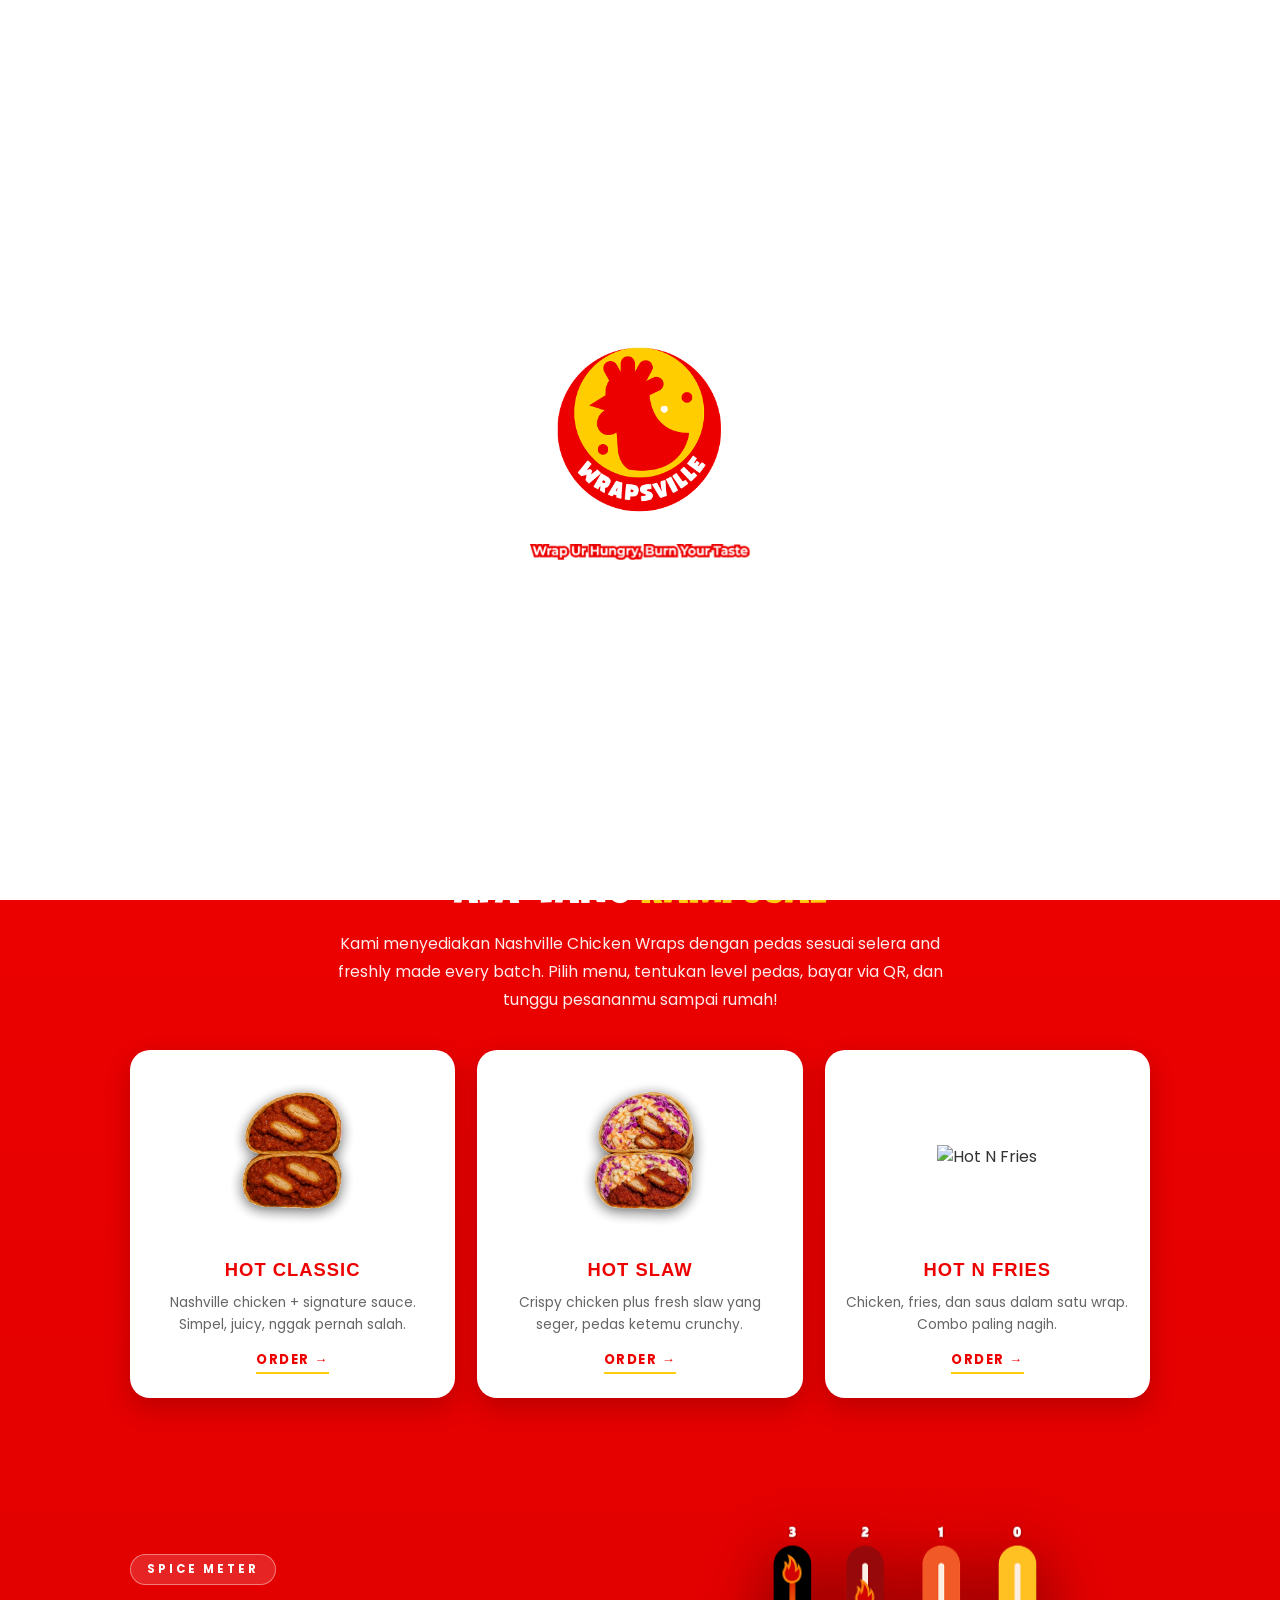
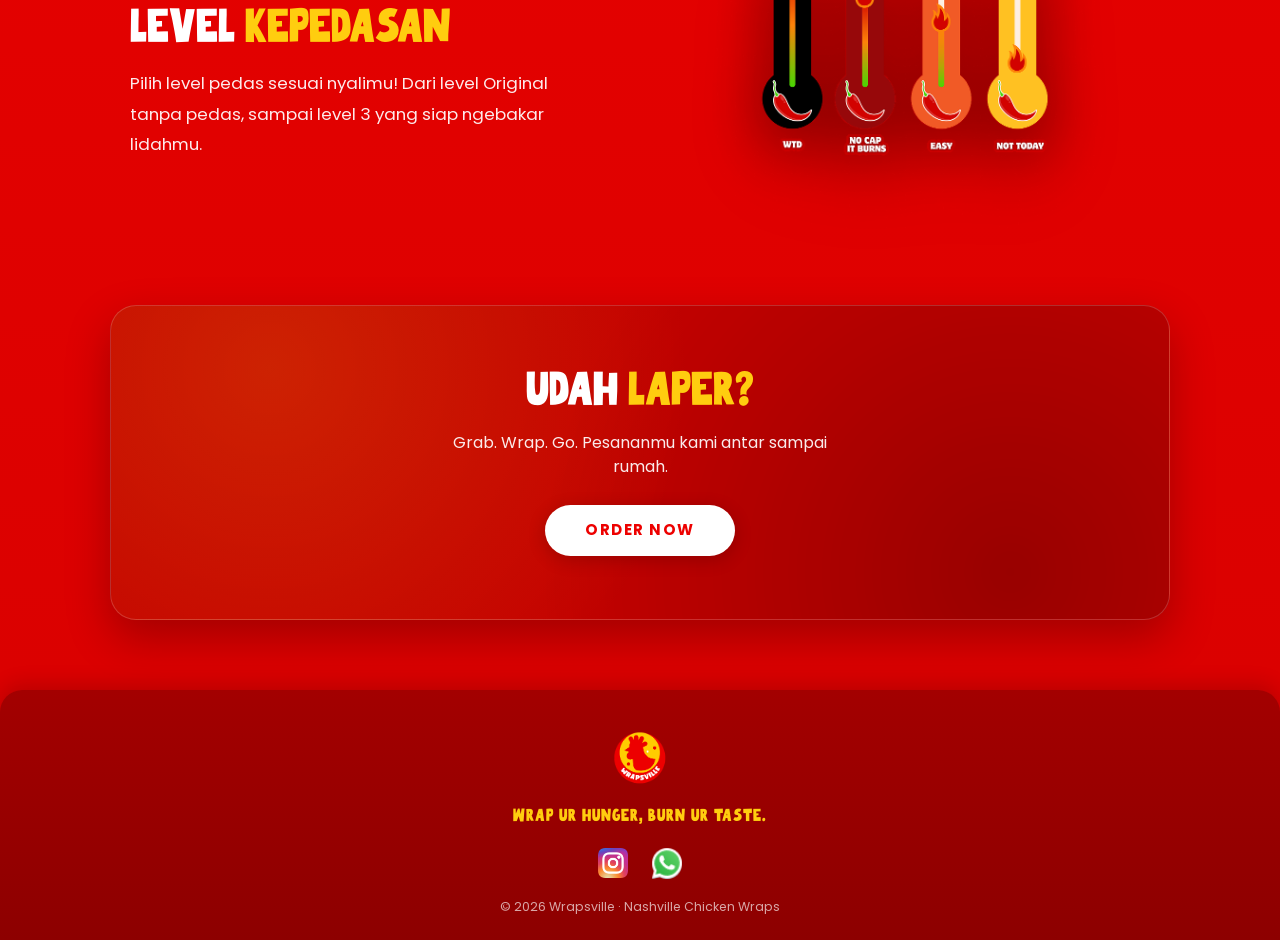
==== commit 712e7df5: "Perbaruan tampilan dan fitur rekap pesanan" ====
--- a/index.html
+++ b/index.html
@@ -4,7 +4,7 @@
   <meta charset="UTF-8">
   <meta name="viewport" content="width=device-width, initial-scale=1.0">
   <title>Wrapsville - Nashville Chicken Wraps</title>
-  <meta name="description" content="Wrapsville — Nashville chicken wraps dengan level pedas sesuai selera. Wrap ur hunger, burn ur taste.">
+  <meta name="description" content="Wrapsville, Nashville chicken wraps dengan level pedas sesuai selera. Wrap ur hunger, burn ur taste.">
   <link rel="icon" type="image/png" href="images/logowrapsville.png">
   <link rel="stylesheet" href="css/style.css">
 </head>
@@ -21,10 +21,11 @@
   <div class="container">
     <div class="logo-wrapper">
       <img src="images/logowrapsville.png" alt="Wrapsville Logo" class="logo">
-      <img src="images/text-wrapsville.png" alt="Wrapsville Text" class="logo-text">
+      <span class="logo-wordmark">Wraps<span>ville</span></span>
     </div>
     <nav>
       <ul>
+        <li><a href="about.html" class="navbar-link">About</a></li>
         <li>
             <a href="order.html" class="navbar-cart-btn" title="Order">
               <svg width="24" height="24" viewBox="0 0 24 24" fill="none" stroke="currentColor" stroke-width="2" stroke-linecap="round" stroke-linejoin="round">
@@ -73,7 +74,7 @@
   <section class="menu reveal">
     <div class="section-head">
       <span class="badge">OUR MENU</span>
-      <h2>Apa yang Kami Jual</h2>
+      <h2>Apa yang <span>Kami Jual</span></h2>
       <p>
         Kami menyediakan Nashville Chicken Wraps dengan pedas sesuai selera and freshly made every batch.
         Pilih menu, tentukan level pedas, bayar via QR, dan tunggu pesananmu sampai rumah!
@@ -82,19 +83,19 @@
 
     <div class="menu-grid">
       <a href="order.html" class="menu-card">
-        <div class="menu-card-img"><img src="images/hc.png" alt="Hot Classic"></div>
+        <div class="menu-card-img"><img src="images/hc.png" alt="Hot Classic" loading="lazy"></div>
         <h3>Hot Classic</h3>
         <p>Nashville chicken + signature sauce. Simpel, juicy, nggak pernah salah.</p>
         <span class="menu-card-link">Order →</span>
       </a>
       <a href="order.html" class="menu-card">
-        <div class="menu-card-img"><img src="images/hs.png" alt="Hot Slaw"></div>
+        <div class="menu-card-img"><img src="images/hs.png" alt="Hot Slaw" loading="lazy"></div>
         <h3>Hot Slaw</h3>
-        <p>Crispy chicken plus fresh slaw yang seger — pedas ketemu crunchy.</p>
+        <p>Crispy chicken plus fresh slaw yang seger, pedas ketemu crunchy.</p>
         <span class="menu-card-link">Order →</span>
       </a>
       <a href="order.html" class="menu-card">
-        <div class="menu-card-img"><img src="images/hnf.png" alt="Hot N Fries"></div>
+        <div class="menu-card-img"><img src="images/hnf.png" alt="Hot N Fries" loading="lazy"></div>
         <h3>Hot N Fries</h3>
         <p>Chicken, fries, dan saus dalam satu wrap. Combo paling nagih.</p>
         <span class="menu-card-link">Order →</span>
@@ -106,21 +107,21 @@
   <section class="level reveal">
     <div class="level-text">
       <span class="badge">SPICE METER</span>
-      <h2>Level Kepedasan</h2>
+      <h2>Level <span>Kepedasan</span></h2>
       <p>
         Pilih level pedas sesuai nyalimu! Dari level Original tanpa pedas,
         sampai level 3 yang siap ngebakar lidahmu.
       </p>
     </div>
     <div class="level-image">
-      <img src="images/levels.png" alt="Tingkat Kepedasan Wrapsville" />
+      <img src="images/levels.png" alt="Tingkat Kepedasan Wrapsville" loading="lazy" />
     </div>
   </section>
 
   <!-- CTA -->
   <section class="cta-band reveal">
-    <h2>Udah Laper, Twin?</h2>
-    <p>Grab. Wrap. Go. — pesananmu kami antar sampai rumah.</p>
+    <h2>Udah <span>Laper?</span></h2>
+    <p>Grab. Wrap. Go. Pesananmu kami antar sampai rumah.</p>
     <a href="order.html" class="btn-order">ORDER NOW</a>
   </section>
 
--- a/css/style.css
+++ b/css/style.css
@@ -10,9 +10,11 @@
 
 :root {
   --red: #ed0100;
+  --red-bright: #f52011;
   --red-dark: #c40100;
   --red-deep: #a30000;
   --yellow: #ffcd0f;
+  --cream: #fff6e8;
   --white: #ffffff;
 }
 
@@ -29,12 +31,19 @@
 body {
   font-family: 'Poppins', sans-serif;
   background-color: var(--red);
+  background-image: linear-gradient(180deg, var(--red-bright) 0%, var(--red) 26%, #d80100 100%);
   color: #fff;
   line-height: 1.5;
   min-height: 100vh;
   display: flex;
   flex-direction: column;
   overflow-x: clip;
+  -webkit-tap-highlight-color: transparent;
+}
+
+::selection {
+  background: var(--yellow);
+  color: #7a0000;
 }
 
 main {
@@ -86,15 +95,16 @@
 .navbar {
   background-color: #fff;
   color: #d33;
-  padding: 12px 16px;
+  padding: 10px 18px;
   position: sticky;
   top: 0;
   z-index: 100;
-  box-shadow: 0 4px 12px rgba(0,0,0,0.1);
-  border-radius: 0 0 20px 20px;
+  box-shadow: 0 4px 14px rgba(0,0,0,0.12);
 }
 
 .navbar .container {
+  max-width: 1080px;
+  margin: 0 auto;
   display: flex;
   justify-content: space-between;
   align-items: center;
@@ -110,42 +120,62 @@
   height: 50px;
 }
 
-.navbar .logo-text {
-  height: 25px;
+/* Wordmark "Wrapsville" sebagai teks asli (bukan gambar) supaya selalu tajam */
+.logo-wordmark {
+  font-family: 'Poppins', sans-serif;
+  font-weight: 800;
+  font-size: 1.3rem;
+  line-height: 1.25;
+  letter-spacing: 0.3px;
+  color: #fff;
+  background: var(--red);
+  padding: 1px 12px 3px;
+  border-radius: 7px;
+  display: inline-block;
+  transform: rotate(-2deg);
+  box-shadow: 0 2px 8px rgba(0,0,0,0.12);
+  user-select: none;
+}
+
+.logo-wordmark span {
+  color: var(--yellow);
 }
 
 .navbar nav ul {
   list-style: none;
   display: flex;
-  gap: 3px;
-}
-
-.navbar nav ul li a {
+  align-items: center;
+  gap: 6px;
+}
+
+.navbar-link {
   text-decoration: none;
-  color: #d33;
-  font-weight: bold;
-  padding: 1px 5px;
-  border-radius: 6px;
-  transition: background 0.3s;
-}
-
-.navbar nav ul li a:hover {
-  background-color: #f2f2f2;
+  color: var(--red);
+  font-weight: 700;
+  font-size: 0.86rem;
+  letter-spacing: 0.5px;
+  padding: 8px 14px;
+  border-radius: 50px;
+  transition: background 0.2s;
+}
+
+.navbar-link:hover {
+  background: #fdeaea;
 }
 
 .navbar-cart-btn {
   display: flex;
   align-items: center;
   justify-content: center;
-  color: #d33;
-  padding: 6px;
-  border-radius: 8px;
+  color: var(--red);
+  padding: 8px;
+  border-radius: 50%;
   transition: background 0.2s, transform 0.2s;
   text-decoration: none;
 }
 
 .navbar-cart-btn:hover {
-  background-color: #f2f2f2;
+  background-color: #fdeaea;
   transform: scale(1.08);
 }
 
@@ -154,15 +184,13 @@
 }
 
 @media (min-width: 769px) {
-  .logo-wrapper { margin-left: 30px; }
   .navbar .logo { height: 60px; }
-  .navbar .logo-text { height: 35px; }
-  .navbar nav ul { margin-right: 30px; gap: 10px; }
+  .logo-wordmark { font-size: 1.5rem; }
 }
 
 @media (max-width: 768px) {
   .navbar .logo { height: 45px; }
-  .navbar .logo-text { height: 22px; }
+  .logo-wordmark { font-size: 1.12rem; }
 }
 
 /* ===== Hero ===== */
@@ -271,16 +299,12 @@
   animation: float 4.5s ease-in-out infinite;
 }
 
-.hero-wrap.left  { left: max(1vw, 8px); }
-.hero-wrap.right { right: max(1vw, 8px); animation-delay: 2.2s; }
+.hero-wrap.left  { left: -4px; }
+.hero-wrap.right { right: -4px; animation-delay: 2.2s; }
 
 @keyframes float {
   0%, 100% { transform: translateY(0); }
   50%      { transform: translateY(-12px); }
-}
-
-@media (max-width: 640px) {
-  .hero-wrap { width: 84px; bottom: -14px; }
 }
 
 /* ===== Marquee ticker ===== */
@@ -340,6 +364,12 @@
   font-weight: 400;
   line-height: 1.15;
   margin-bottom: 14px;
+}
+
+.section-head h2 span,
+.level-text h2 span,
+.cta-band h2 span {
+  color: var(--yellow);
 }
 
 .section-head p {
@@ -549,7 +579,7 @@
   border-color: #fff;
 }
 
-/* ===== Responsive ===== */
+/* ===== Responsive (tablet) ===== */
 @media (max-width: 768px) {
   .menu {
     padding: 56px 20px 20px;
@@ -576,11 +606,142 @@
   }
 }
 
+/* ===== Responsive (mobile) ===== */
+@media (max-width: 640px) {
+
+  /* Hero: lebih ringkas, CTA jadi tombol besar yang gampang dipencet */
+  .hero {
+    min-height: 0;
+    padding: 60px 22px 108px;
+  }
+
+  .hero-kicker {
+    font-size: 0.68rem;
+    letter-spacing: 3px;
+  }
+
+  .hero-sub {
+    font-size: 0.92rem;
+    margin: 16px auto 26px;
+  }
+
+  .hero-cta {
+    flex-direction: column;
+    gap: 12px;
+  }
+
+  .hero-cta .btn-order {
+    width: 100%;
+    max-width: 300px;
+    text-align: center;
+    padding: 16px 40px;
+    font-size: 1rem;
+  }
+
+  .hero-cta .btn-ghost {
+    font-size: 0.84rem;
+    padding: 10px 20px;
+  }
+
+  .hero-wrap {
+    width: 90px;
+    bottom: -10px;
+  }
+
+  .marquee {
+    padding: 8px 0;
+  }
+
+  .marquee-track {
+    font-size: 0.92rem;
+  }
+
+  /* Menu: kartu horizontal ala food app — ringkas & rapi di layar sempit */
+  .menu {
+    padding: 52px 18px 14px;
+  }
+
+  .menu-grid {
+    gap: 14px;
+  }
+
+  .menu-card {
+    display: grid;
+    grid-template-columns: 1fr 104px;
+    grid-template-areas:
+      "title img"
+      "desc  img"
+      "link  img";
+    align-items: center;
+    column-gap: 14px;
+    text-align: left;
+    padding: 16px;
+    border-radius: 18px;
+  }
+
+  .menu-card:hover {
+    transform: none;
+  }
+
+  .menu-card-img {
+    grid-area: img;
+    height: auto;
+    margin: 0;
+  }
+
+  .menu-card-img img {
+    max-width: 104px;
+  }
+
+  .menu-card h3 {
+    grid-area: title;
+    font-size: 1rem;
+    margin-bottom: 4px;
+  }
+
+  .menu-card p {
+    grid-area: desc;
+    font-size: 0.8rem;
+    margin-bottom: 10px;
+  }
+
+  .menu-card-link {
+    grid-area: link;
+    justify-self: start;
+    font-size: 0.74rem;
+  }
+
+  .section-head {
+    margin-bottom: 26px;
+  }
+
+  .section-head p {
+    font-size: 0.9rem;
+    line-height: 1.7;
+  }
+
+  .level-text p {
+    font-size: 0.92rem;
+  }
+
+  .cta-band {
+    margin: 24px 16px 56px;
+    padding: 40px 22px;
+    border-radius: 22px;
+  }
+
+  .cta-band .btn-order {
+    width: 100%;
+    max-width: 300px;
+    padding: 15px 40px;
+  }
+}
+
 /* ===== Footer ===== */
 footer {
-  padding: 36px 20px 22px;
+  padding: 40px 20px 24px;
   text-align: center;
-  background-color: var(--red-deep);
+  background: linear-gradient(180deg, var(--red-deep), #8d0000);
   border-radius: 22px 22px 0 0;
   box-shadow: 0 -6px 20px rgba(0,0,0,0.15);
 }
@@ -588,18 +749,20 @@
 .footer-logo {
   width: 56px;
   height: auto;
-  margin-bottom: 8px;
+  margin-bottom: 10px;
 }
 
 .footer-tagline {
-  font-size: 0.9rem;
-  font-weight: 600;
+  font-family: 'beautifreak', 'Poppins', sans-serif;
+  font-size: 1.1rem;
+  font-weight: 400;
+  letter-spacing: 1px;
   color: var(--yellow);
-  margin-bottom: 14px;
+  margin-bottom: 16px;
 }
 
 footer .contact {
-  margin-bottom: 16px;
+  margin-bottom: 18px;
 }
 
 footer .contact a {
@@ -608,7 +771,7 @@
 }
 
 footer .social-icon {
-  width: 32px;
+  width: 34px;
   height: auto;
   vertical-align: middle;
   transition: transform 0.3s;
